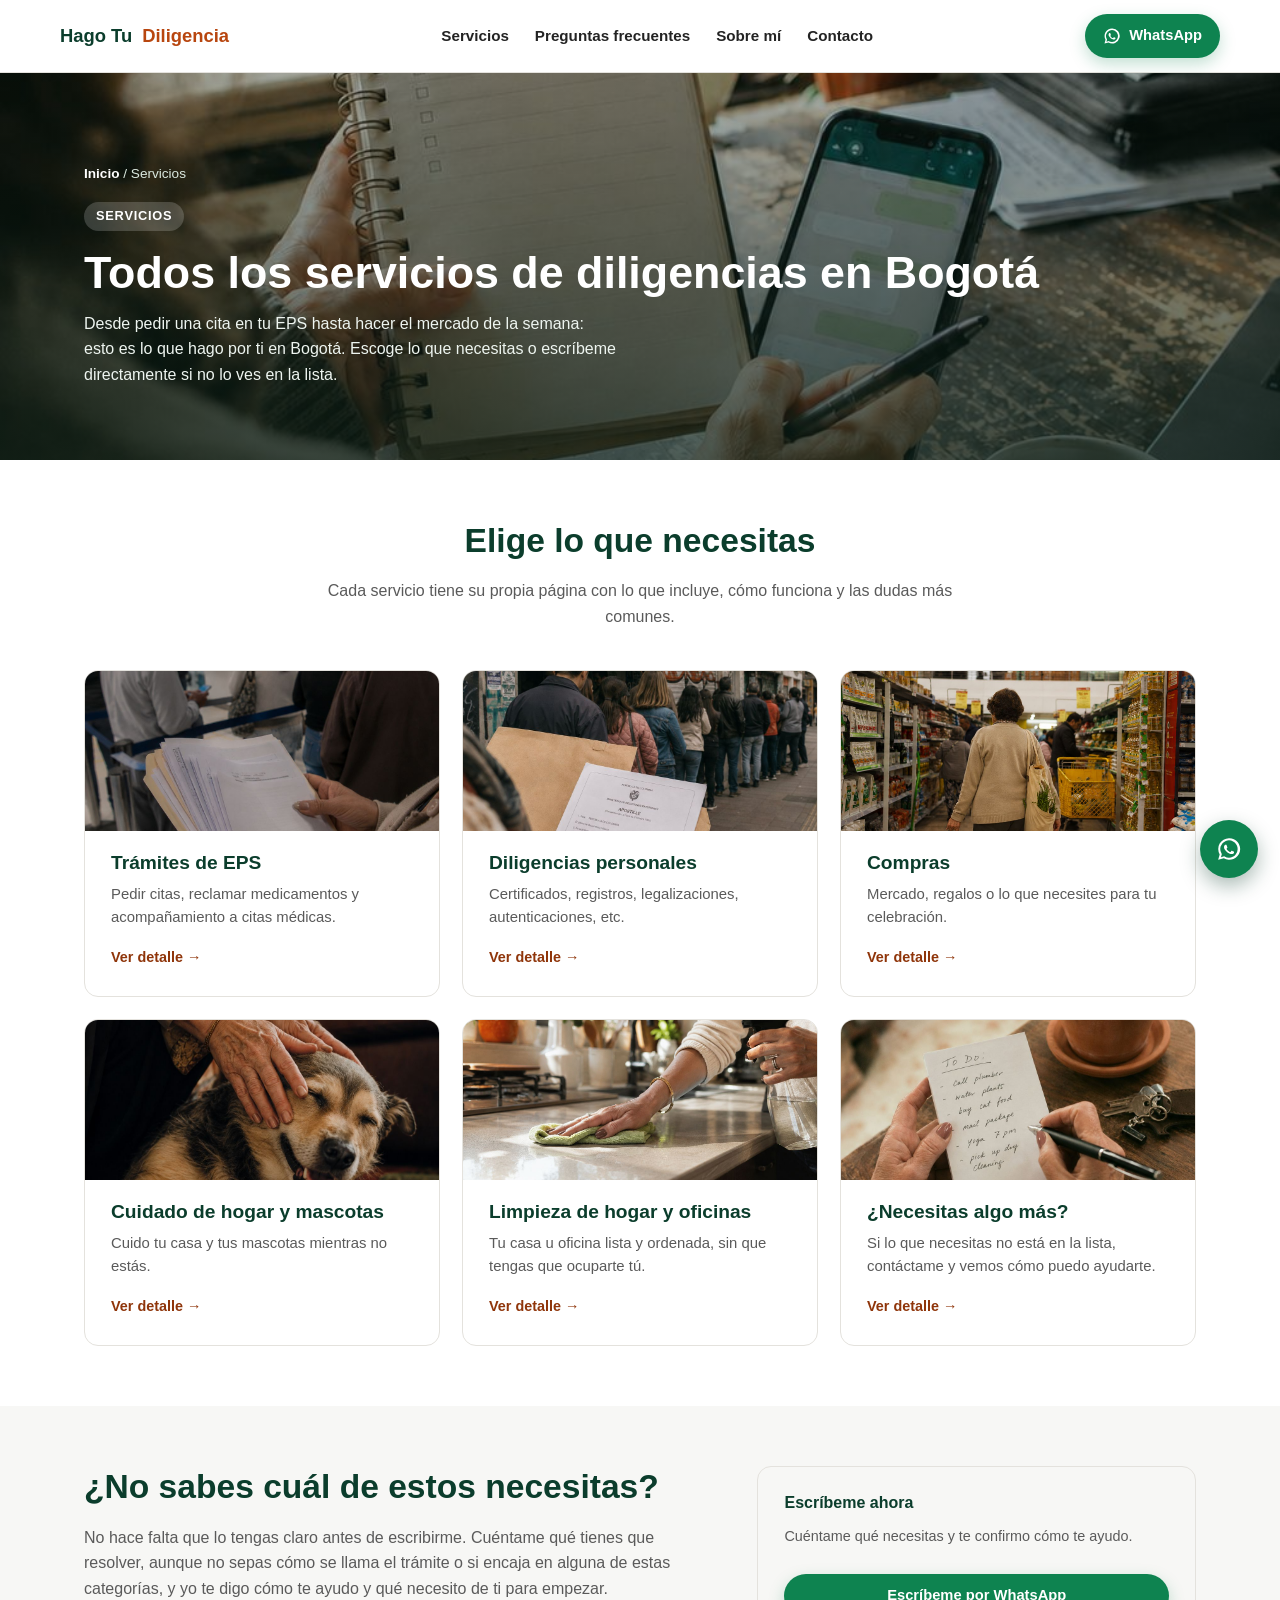
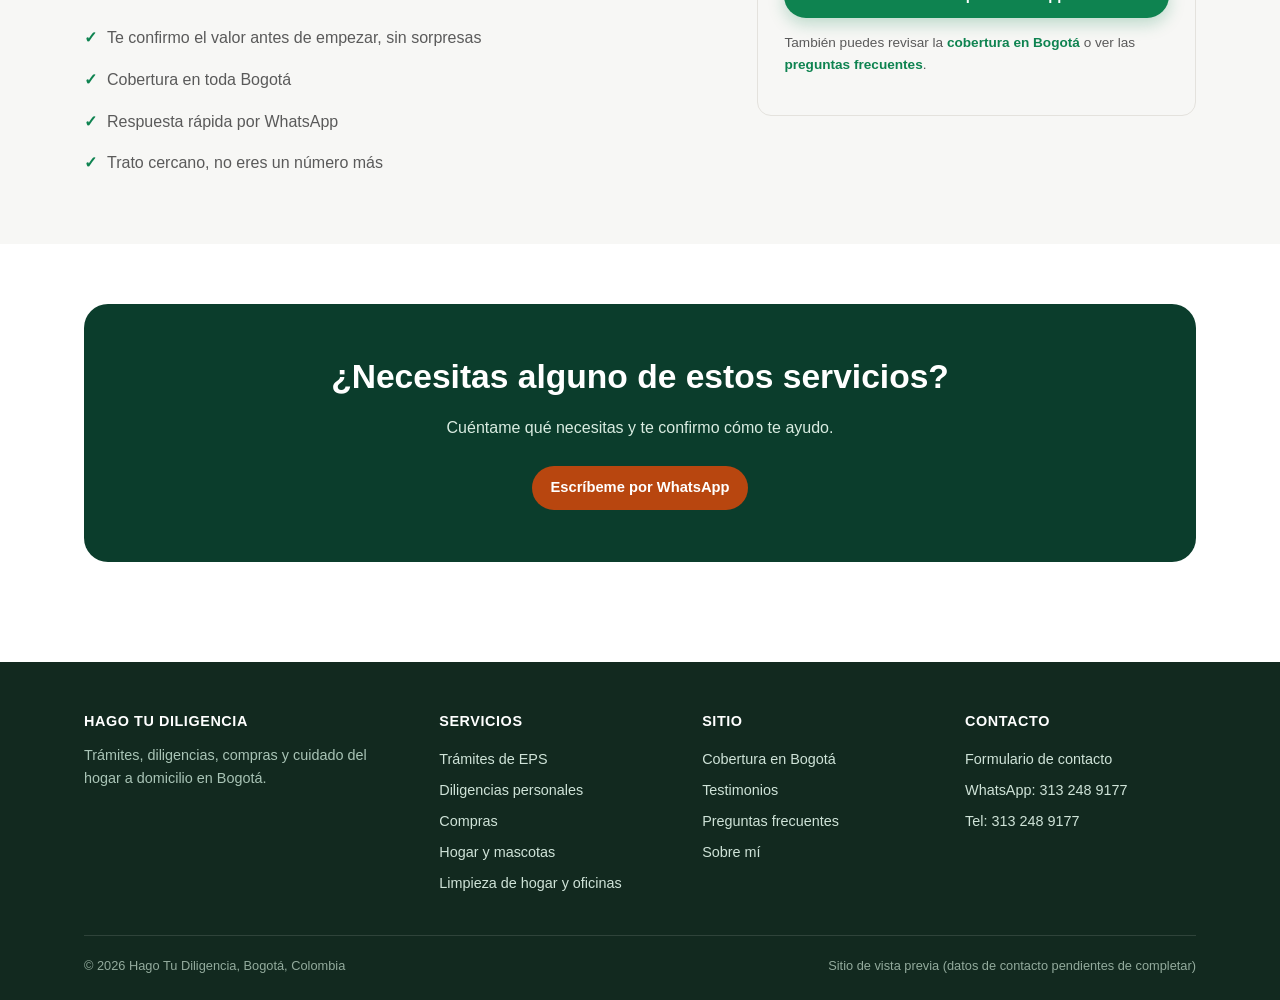
==== servicios/index.html @ 67eeb302 "Quita Inicio del menú, crea /servicios/ como hub, y mejora contacto - Nav: se quita 'Inicio' (el log" ====
<!DOCTYPE html>
<html lang="es-CO">
<head>
<meta charset="UTF-8">
<meta name="viewport" content="width=device-width, initial-scale=1.0">
<title>Servicios de Diligencias en Bogotá | Hago Tu Diligencia</title>
<meta name="description" content="Trámites EPS, diligencias personales, compras, cuidado del hogar y mascotas, limpieza de hogar y oficinas, y lo que necesites. Todos mis servicios en Bogotá, explicados y listos para pedir por WhatsApp.">
<link rel="stylesheet" href="../assets/css/style.css">
<link rel="icon" href="../assets/img/favicon.svg" type="image/svg+xml">
<script type="application/ld+json">
{
  "@context": "https://schema.org",
  "@type": "BreadcrumbList",
  "itemListElement": [{"@type":"ListItem","position":1,"name":"Inicio","item":"https://hago-tu-diligencia.vercel.app/"},{"@type":"ListItem","position":2,"name":"Servicios","item":"https://hago-tu-diligencia.vercel.app/servicios/index.html"}]
}
</script>
</head>
<body>

<header class="site">
  <div class="wrap nav-bar">
    <a href="../index.html" class="logo">Hago Tu<span class="dot">Diligencia</span></a>
    <nav class="menu">
      <ul>
        <li class="has-sub">
          <a href="index.html">Servicios</a>
          <ul class="sub">
            <li><a href="index.html">Todos los servicios</a></li>
            <li><a href="tramites-eps.html">Trámites de EPS</a></li>
            <li><a href="diligencias-personales.html">Diligencias personales</a></li>
            <li><a href="compras.html">Compras</a></li>
            <li><a href="cuidado-hogar-mascotas.html">Cuidado hogar y mascotas</a></li>
            <li><a href="limpieza-hogar.html">Limpieza de hogar y oficinas</a></li>
            <li><a href="a-medida.html">A la medida</a></li>
          </ul>
        </li>
        <li><a href="../faq.html">Preguntas frecuentes</a></li>
        <li><a href="../sobre-mi.html">Sobre mí</a></li>
        <li><a href="../contacto.html">Contacto</a></li>
      </ul>
    </nav>
    <div class="nav-right">
      <a href="https://wa.me/573132489177?text=Hola%2C%20quiero%20saber%20m%C3%A1s%20sobre%20tus%20servicios" class="btn-wsp">
        <svg width="18" height="18" viewBox="0 0 24 24" fill="currentColor"><path d="M12 2a10 10 0 0 0-8.6 15L2 22l5.2-1.4A10 10 0 1 0 12 2zm0 18a8 8 0 0 1-4.1-1.1l-.3-.2-3 .8.8-2.9-.2-.3A8 8 0 1 1 12 20zm4.4-5.6c-.2-.1-1.4-.7-1.6-.8-.2-.1-.4-.1-.5.1-.2.2-.6.8-.8 1-.1.2-.3.2-.5.1-.2-.1-1-.4-1.9-1.2-.7-.6-1.2-1.4-1.3-1.6-.1-.2 0-.4.1-.5l.4-.4c.1-.1.2-.3.2-.4.1-.1 0-.3 0-.4-.1-.1-.5-1.3-.7-1.8-.2-.5-.4-.4-.5-.4h-.5c-.2 0-.4.1-.6.3-.2.2-.8.8-.8 1.9 0 1.1.8 2.2.9 2.4.1.2 1.6 2.5 3.9 3.4.5.2 1 .4 1.3.5.5.2 1 .1 1.4.1.4-.1 1.4-.6 1.6-1.1.2-.5.2-1 .1-1.1-.1-.1-.2-.1-.4-.2z"/></svg>
        WhatsApp
      </a>
    </div>
    <button class="burger" aria-label="Menú">☰</button>
  </div>
</header>

<section class="page-hero has-photo" style="background-image:url('../assets/img/hero-home.jpg');">
  <div class="wrap">
    <div class="breadcrumb"><a href="../index.html">Inicio</a> / Servicios</div>
    <span class="eyebrow">Servicios</span>
    <h1>Todos los servicios de diligencias en Bogotá</h1>
    <p>Desde pedir una cita en tu EPS hasta hacer el mercado de la semana: esto es lo que hago por ti en Bogotá. Escoge lo que necesitas o escríbeme directamente si no lo ves en la lista.</p>
  </div>
</section>

<section>
  <div class="wrap">
    <div class="section-head">
      <h2>Elige lo que necesitas</h2>
      <p>Cada servicio tiene su propia página con lo que incluye, cómo funciona y las dudas más comunes.</p>
    </div>
    <div class="grid-servicios">

      <div class="card-servicio">
        <img class="card-img" src="../assets/img/servicio-eps.jpg" alt="Trámites de EPS" width="400" height="160">
        <div class="card-body">
          <h3>Trámites de EPS</h3>
          <p>Pedir citas, reclamar medicamentos y acompañamiento a citas médicas.</p>
          <a href="tramites-eps.html" class="link">Ver detalle →</a>
        </div>
      </div>

      <div class="card-servicio">
        <img class="card-img" src="../assets/img/servicio-diligencias.jpg" alt="Diligencias personales" width="400" height="160">
        <div class="card-body">
          <h3>Diligencias personales</h3>
          <p>Certificados, registros, legalizaciones, autenticaciones, etc.</p>
          <a href="diligencias-personales.html" class="link">Ver detalle →</a>
        </div>
      </div>

      <div class="card-servicio">
        <img class="card-img" src="../assets/img/servicio-compras.jpg" alt="Compras" width="400" height="160">
        <div class="card-body">
          <h3>Compras</h3>
          <p>Mercado, regalos o lo que necesites para tu celebración.</p>
          <a href="compras.html" class="link">Ver detalle →</a>
        </div>
      </div>

      <div class="card-servicio">
        <img class="card-img" src="../assets/img/servicio-mascotas.jpg" alt="Cuidado de hogar y mascotas" width="400" height="160">
        <div class="card-body">
          <h3>Cuidado de hogar y mascotas</h3>
          <p>Cuido tu casa y tus mascotas mientras no estás.</p>
          <a href="cuidado-hogar-mascotas.html" class="link">Ver detalle →</a>
        </div>
      </div>

      <div class="card-servicio">
        <img class="card-img" src="../assets/img/servicio-limpieza.jpg" alt="Limpieza de hogar y oficinas" width="400" height="160">
        <div class="card-body">
          <h3>Limpieza de hogar y oficinas</h3>
          <p>Tu casa u oficina lista y ordenada, sin que tengas que ocuparte tú.</p>
          <a href="limpieza-hogar.html" class="link">Ver detalle →</a>
        </div>
      </div>

      <div class="card-servicio">
        <img class="card-img" src="../assets/img/servicio-a-medida.jpg" alt="¿Necesitas algo más?" width="400" height="160">
        <div class="card-body">
          <h3>¿Necesitas algo más?</h3>
          <p>Si lo que necesitas no está en la lista, contáctame y vemos cómo puedo ayudarte.</p>
          <a href="a-medida.html" class="link">Ver detalle →</a>
        </div>
      </div>

    </div>
  </div>
</section>

<section class="alt">
  <div class="wrap two-col">
    <div>
      <h2>¿No sabes cuál de estos necesitas?</h2>
      <p>No hace falta que lo tengas claro antes de escribirme. Cuéntame qué tienes que resolver, aunque no sepas cómo se llama el trámite o si encaja en alguna de estas categorías, y yo te digo cómo te ayudo y qué necesito de ti para empezar.</p>
      <ul class="lista-check">
        <li>Te confirmo el valor antes de empezar, sin sorpresas</li>
        <li>Cobertura en toda Bogotá</li>
        <li>Respuesta rápida por WhatsApp</li>
        <li>Trato cercano, no eres un número más</li>
      </ul>
    </div>
    <div class="box-lateral">
      <h4>Escríbeme ahora</h4>
      <p style="font-size:.9rem;color:var(--texto-suave);">Cuéntame qué necesitas y te confirmo cómo te ayudo.</p>
      <a href="https://wa.me/573132489177?text=Hola%2C%20quiero%20saber%20m%C3%A1s%20sobre%20tus%20servicios" class="btn-wsp" style="width:100%;justify-content:center;margin-top:12px;">Escríbeme por WhatsApp</a>
      <p style="margin-top:14px;font-size:.85rem;">También puedes revisar la <a href="../zonas/bogota.html" style="color:var(--verde);font-weight:700;">cobertura en Bogotá</a> o ver las <a href="../faq.html" style="color:var(--verde);font-weight:700;">preguntas frecuentes</a>.</p>
    </div>
  </div>
</section>

<section>
  <div class="wrap">
    <div class="cta-final">
      <h2>¿Necesitas alguno de estos servicios?</h2>
      <p>Cuéntame qué necesitas y te confirmo cómo te ayudo.</p>
      <a href="https://wa.me/573132489177?text=Hola%2C%20quiero%20saber%20m%C3%A1s%20sobre%20tus%20servicios" class="btn-wsp">Escríbeme por WhatsApp</a>
    </div>
  </div>
</section>

<footer class="site">
  <div class="wrap">
    <div class="footer-grid">
      <div>
        <h4 style="color:#fff;">Hago Tu Diligencia</h4>
        <p style="color:#a9c4b6;font-size:.9rem;">Trámites, diligencias, compras y cuidado del hogar a domicilio en Bogotá.</p>
      </div>
      <div>
        <h4>Servicios</h4>
        <a href="tramites-eps.html">Trámites de EPS</a>
        <a href="diligencias-personales.html">Diligencias personales</a>
        <a href="compras.html">Compras</a>
        <a href="cuidado-hogar-mascotas.html">Hogar y mascotas</a>
        <a href="limpieza-hogar.html">Limpieza de hogar y oficinas</a>
      </div>
      <div>
        <h4>Sitio</h4>
        <a href="../zonas/bogota.html">Cobertura en Bogotá</a>
        <a href="../testimonios.html">Testimonios</a>
        <a href="../faq.html">Preguntas frecuentes</a>
        <a href="../sobre-mi.html">Sobre mí</a>
      </div>
      <div>
        <h4>Contacto</h4>
        <a href="../contacto.html">Formulario de contacto</a>
        <a href="https://wa.me/573132489177">WhatsApp: 313 248 9177</a>
        <a href="tel:+573132489177">Tel: 313 248 9177</a>
      </div>
    </div>
    <div class="footer-bottom">
      <span>© 2026 Hago Tu Diligencia, Bogotá, Colombia</span>
      <span>Sitio de vista previa (datos de contacto pendientes de completar)</span>
    </div>
  </div>
</footer>

<a href="https://wa.me/573132489177?text=Hola%2C%20quiero%20saber%20m%C3%A1s%20sobre%20tus%20servicios" class="wsp-float" aria-label="WhatsApp">
  <svg width="26" height="26" viewBox="0 0 24 24" fill="currentColor"><path d="M12 2a10 10 0 0 0-8.6 15L2 22l5.2-1.4A10 10 0 1 0 12 2zm0 18a8 8 0 0 1-4.1-1.1l-.3-.2-3 .8.8-2.9-.2-.3A8 8 0 1 1 12 20zm4.4-5.6c-.2-.1-1.4-.7-1.6-.8-.2-.1-.4-.1-.5.1-.2.2-.6.8-.8 1-.1.2-.3.2-.5.1-.2-.1-1-.4-1.9-1.2-.7-.6-1.2-1.4-1.3-1.6-.1-.2 0-.4.1-.5l.4-.4c.1-.1.2-.3.2-.4.1-.1 0-.3 0-.4-.1-.1-.5-1.3-.7-1.8-.2-.5-.4-.4-.5-.4h-.5c-.2 0-.4.1-.6.3-.2.2-.8.8-.8 1.9 0 1.1.8 2.2.9 2.4.1.2 1.6 2.5 3.9 3.4.5.2 1 .4 1.3.5.5.2 1 .1 1.4.1.4-.1 1.4-.6 1.6-1.1.2-.5.2-1 .1-1.1-.1-.1-.2-.1-.4-.2z"/></svg>
</a>

<script src="../assets/js/main.js"></script>
</body>
</html>
---- assets/css/style.css ----
/* Hago Tu Diligencia — estilos base */

:root{
  --verde-oscuro:#0b3d2c;
  --verde:#0e8350;
  --verde-claro:#e6f4ec;
  --naranja:#b8460f;
  --naranja-oscuro:#8f350a;
  --texto:#232323;
  --texto-suave:#5a5a5a;
  --fondo:#ffffff;
  --fondo-alt:#f7f7f5;
  --borde:#e4e2dd;
  --sombra:0 4px 18px rgba(11,61,44,0.08);
  --radio:14px;
  --max:1160px;
}

*{box-sizing:border-box;}
html{scroll-behavior:smooth;}
body{
  margin:0;
  font-family:"Segoe UI",-apple-system,BlinkMacSystemFont,Roboto,Helvetica,Arial,sans-serif;
  color:var(--texto);
  background:var(--fondo);
  line-height:1.6;
}
img{max-width:100%;display:block;}
a{color:inherit;text-decoration:none;}
ul{list-style:none;margin:0;padding:0;}
.wrap{max-width:var(--max);margin:0 auto;padding:0 24px;}
.small-wrap{max-width:820px;margin:0 auto;padding:0 24px;}

h1,h2,h3,h4{line-height:1.25;margin:0 0 .5em;}
h1{font-size:clamp(2rem,4vw,2.8rem);}
h2{font-size:clamp(1.5rem,3vw,2.1rem);color:var(--verde-oscuro);}
h3{font-size:1.2rem;color:var(--verde-oscuro);}
p{margin:0 0 1em;color:var(--texto-suave);}

.eyebrow{
  display:inline-block;
  font-size:.8rem;
  font-weight:700;
  letter-spacing:.06em;
  text-transform:uppercase;
  color:var(--naranja-oscuro);
  background:#fdece0;
  padding:4px 12px;
  border-radius:999px;
  margin-bottom:14px;
}

/* Header */
header.site{
  position:sticky;top:0;z-index:50;
  background:rgba(255,255,255,.96);
  backdrop-filter:blur(6px);
  border-bottom:1px solid var(--borde);
}
.nav-bar{
  display:flex;align-items:center;justify-content:space-between;
  padding:14px 0;
}
.logo{
  display:flex;align-items:center;gap:10px;
  font-weight:800;font-size:1.15rem;color:var(--verde-oscuro);
}
.logo .dot{color:var(--naranja);}
.nav-right{display:flex;gap:10px;}
nav.menu > ul{display:flex;gap:26px;align-items:center;}
nav.menu a{font-weight:600;font-size:.95rem;color:var(--texto);}
nav.menu a:hover{color:var(--verde);}
.has-sub{position:relative;}
.sub{
  position:absolute;top:100%;left:0;background:#fff;
  border:1px solid var(--borde);border-radius:10px;box-shadow:var(--sombra);
  min-width:230px;padding:8px;display:none;
}
.has-sub:hover .sub{display:block;}
.sub li a{display:block;padding:8px 10px;border-radius:8px;font-weight:500;}
.sub li a:hover{background:var(--verde-claro);}

.btn-wsp{
  display:inline-flex;align-items:center;gap:8px;
  background:var(--verde);color:#fff !important;
  padding:10px 18px;border-radius:999px;font-weight:700;font-size:.92rem;
  box-shadow:0 6px 16px rgba(14,131,80,.25);
  transition:background .15s ease, transform .1s ease;
}
.btn-wsp:hover{background:var(--verde-oscuro);}
.btn-wsp:active{transform:scale(0.97);}
.btn-ghost{
  display:inline-flex;align-items:center;gap:8px;
  border:1.5px solid var(--verde);color:var(--verde-oscuro) !important;
  padding:9px 17px;border-radius:999px;font-weight:700;font-size:.92rem;
  transition:background .15s ease, transform .1s ease;
}
.btn-ghost:hover{background:var(--verde-claro);}
.btn-ghost:active{transform:scale(0.97);}

/* Foco visible para navegación por teclado (no interfiere con clics de mouse) */
a:focus-visible, button:focus-visible, summary:focus-visible{
  outline:2px solid var(--naranja);
  outline-offset:2px;
  border-radius:4px;
}

.burger{display:none;background:none;border:none;font-size:1.6rem;cursor:pointer;color:var(--verde-oscuro);}

/* Hero */
.hero{
  background:linear-gradient(180deg,var(--verde-claro) 0%, #ffffff 100%);
  padding:64px 0 56px;
}
.hero-grid{display:grid;grid-template-columns:1.1fr .9fr;gap:48px;align-items:center;}
.hero h1{color:var(--verde-oscuro);}
.hero .lead{font-size:1.15rem;color:var(--texto-suave);max-width:46ch;}
.hero-ctas{display:flex;gap:14px;margin-top:26px;flex-wrap:wrap;}
.trust-row{display:flex;gap:22px;margin-top:30px;flex-wrap:wrap;}
.trust-row .item{font-size:.85rem;color:var(--texto-suave);font-weight:600;display:flex;gap:8px;align-items:center;}
.trust-row svg{flex:none;color:var(--verde);}

.hero-photo{
  border-radius:20px;overflow:hidden;box-shadow:var(--sombra);
  aspect-ratio:4/5;
}
.hero-photo img{width:100%;height:100%;object-fit:cover;display:block;}

.hero-art{
  background:#fff;border:1px solid var(--borde);border-radius:20px;padding:26px;
  box-shadow:var(--sombra);
}

.service-photo{
  border-radius:20px;overflow:hidden;box-shadow:var(--sombra);margin-top:28px;
  max-height:420px;
}
.service-photo img{width:100%;height:100%;object-fit:cover;display:block;max-height:420px;}
.hero-art .row{display:flex;gap:14px;align-items:flex-start;padding:12px 0;border-bottom:1px dashed var(--borde);}
.hero-art .row:last-child{border-bottom:none;}
.hero-art .ic{
  width:40px;height:40px;border-radius:10px;background:var(--verde-claro);
  display:flex;align-items:center;justify-content:center;color:var(--verde-oscuro);flex:none;
}
.hero-art strong{display:block;font-size:.95rem;}
.hero-art span{font-size:.83rem;color:var(--texto-suave);}

/* Sections */
section{padding:60px 0;}
.section-head{max-width:640px;margin:0 auto 40px;text-align:center;}
.section-head p{margin:0 auto;}
.alt{background:var(--fondo-alt);}

/* Service cards */
.grid-servicios{display:grid;grid-template-columns:repeat(3,1fr);gap:22px;}
.card-servicio{
  background:#fff;border:1px solid var(--borde);border-radius:var(--radio);
  overflow:hidden;transition:transform .15s ease, box-shadow .15s ease;
}
.card-servicio:hover{transform:translateY(-4px);box-shadow:var(--sombra);}
.card-servicio .card-img{width:100%;height:160px;object-fit:cover;display:block;}
.card-servicio .card-body{padding:20px 26px 26px;}
.card-servicio .ic{
  width:52px;height:52px;border-radius:12px;background:var(--verde-claro);
  display:flex;align-items:center;justify-content:center;color:var(--verde-oscuro);margin-bottom:16px;
}
.card-servicio h3{margin-bottom:8px;}
.card-servicio p{font-size:.93rem;margin-bottom:14px;}
.card-servicio .link{font-weight:700;color:var(--naranja-oscuro);font-size:.9rem;}
.card-servicio .link:hover{text-decoration:underline;}

/* Steps */
.steps{display:grid;grid-template-columns:repeat(4,1fr);gap:22px;counter-reset:step;}
.step{position:relative;padding-top:8px;}
.step .num{
  width:38px;height:38px;border-radius:50%;background:var(--naranja);color:#fff;
  display:flex;align-items:center;justify-content:center;font-weight:800;margin-bottom:14px;
}

/* Coverage */
.zonas-list{display:flex;flex-wrap:wrap;gap:10px;margin-top:18px;}
.zonas-list span{
  background:var(--fondo-alt);border:1px solid var(--borde);border-radius:999px;
  padding:7px 14px;font-size:.86rem;font-weight:600;color:var(--texto-suave);
}

/* Pricing */
.precio-nota{
  background:#fff;border:1px solid var(--borde);border-radius:var(--radio);
  padding:22px 24px;margin-top:24px;font-size:.98rem;color:var(--texto-suave);
  text-align:center;max-width:620px;margin-left:auto;margin-right:auto;
}
.precio-nota strong{color:var(--naranja-oscuro);}

/* Formulario de contacto */
.contact-form{display:flex;flex-direction:column;gap:18px;max-width:560px;margin:0 auto;}
.contact-form .form-row{display:flex;flex-direction:column;gap:6px;}
.contact-form label{font-weight:700;font-size:.9rem;color:var(--verde-oscuro);}
.contact-form input,
.contact-form select,
.contact-form textarea{
  border:1px solid var(--borde);border-radius:10px;padding:12px 14px;
  font-size:.95rem;font-family:inherit;color:var(--texto);background:#fff;
}
.contact-form textarea{resize:vertical;min-height:100px;}
.contact-form input:focus,
.contact-form select:focus,
.contact-form textarea:focus{
  outline:2px solid var(--verde);outline-offset:1px;border-color:var(--verde);
}

/* Testimonios */
.grid-testimonios{display:grid;grid-template-columns:repeat(3,1fr);gap:22px;}
.testimonio{
  background:#fff;border:1px solid var(--borde);border-radius:var(--radio);padding:24px;
}
.testimonio .estrellas{color:var(--naranja);margin-bottom:10px;font-size:.95rem;}
.testimonio .autor{margin-top:14px;font-weight:700;font-size:.9rem;color:var(--verde-oscuro);}
.testimonio .autor span{display:block;font-weight:500;color:var(--texto-suave);font-size:.82rem;}

/* FAQ */
.faq-item{border-bottom:1px solid var(--borde);padding:18px 0;}
.faq-item summary{cursor:pointer;font-weight:700;font-size:1.02rem;color:var(--verde-oscuro);list-style:none;display:flex;justify-content:space-between;align-items:center;gap:12px;}
.faq-item summary::-webkit-details-marker{display:none;}
.faq-item summary:after{content:"+";font-size:1.4rem;color:var(--naranja);}
.faq-item[open] summary:after{content:"–";}
.faq-item p{margin-top:12px;}

/* CTA final */
.cta-final{
  background:var(--verde-oscuro);color:#fff;border-radius:24px;padding:52px;
  text-align:center;
}
.cta-final h2{color:#fff;}
.cta-final p{color:#d9ece1;max-width:52ch;margin:0 auto 26px;}
.cta-final .btn-wsp{background:var(--naranja);box-shadow:none;}
.cta-final .btn-wsp:hover{background:var(--naranja-oscuro);}

/* Footer */
footer.site{background:#12291f;color:#cfe3d8;padding:50px 0 24px;margin-top:40px;}
.footer-grid{display:grid;grid-template-columns:1.4fr 1fr 1fr 1fr;gap:32px;margin-bottom:36px;}
.footer-grid h4{color:#fff;font-size:.9rem;text-transform:uppercase;letter-spacing:.04em;margin-bottom:14px;}
.footer-grid a{color:#cfe3d8;font-size:.9rem;display:block;padding:4px 0;}
.footer-grid a:hover{color:#fff;}
.footer-bottom{border-top:1px solid rgba(255,255,255,.12);padding-top:20px;font-size:.8rem;color:#93ab9d;display:flex;justify-content:space-between;flex-wrap:wrap;gap:10px;}

/* WhatsApp flotante */
.wsp-float{
  position:fixed;bottom:22px;right:22px;z-index:60;
  background:var(--verde);color:#fff;width:58px;height:58px;border-radius:50%;
  display:flex;align-items:center;justify-content:center;box-shadow:0 8px 20px rgba(11,61,44,.35);
}
.wsp-float:hover{background:var(--verde-oscuro);}

/* Breadcrumb */
.breadcrumb{font-size:.85rem;color:var(--texto-suave);margin-bottom:18px;}
.breadcrumb a{color:var(--verde);font-weight:600;}
.breadcrumb a:hover{text-decoration:underline;}

/* Page hero (servicio/zona) */
.page-hero{background:var(--verde-claro);padding:44px 0;}
.page-hero h1{color:var(--verde-oscuro);margin-bottom:10px;}
.page-hero p{max-width:60ch;}

.page-hero.has-photo{
  position:relative;background-size:cover;background-position:center;
  padding:90px 0 56px;
}
.page-hero.has-photo::before{
  content:"";position:absolute;inset:0;
  background:linear-gradient(180deg, rgba(10,30,22,.35) 0%, rgba(10,30,22,.72) 100%);
}
.page-hero.has-photo .wrap{position:relative;z-index:1;}
.page-hero.has-photo h1{color:#fff;}
.page-hero.has-photo p{color:#eef5f0;}
.page-hero.has-photo .breadcrumb{color:#dbe9e0;}
.page-hero.has-photo .breadcrumb a{color:#fff;}
.page-hero.has-photo .eyebrow{background:rgba(255,255,255,.18);color:#fff;}

.two-col{display:grid;grid-template-columns:1.3fr .9fr;gap:40px;align-items:start;}
.box-lateral{
  background:var(--fondo-alt);border:1px solid var(--borde);border-radius:var(--radio);padding:26px;
}
.box-lateral h4{color:var(--verde-oscuro);margin-bottom:12px;}
.box-lateral ul li{padding:6px 0;font-size:.92rem;color:var(--texto-suave);display:flex;gap:8px;}
.box-lateral ul li:before{content:"✓";color:var(--verde);font-weight:800;}

.lista-check li{padding:8px 0;display:flex;gap:10px;color:var(--texto-suave);}
.lista-check li:before{content:"✓";color:var(--verde);font-weight:800;flex:none;}

/* Responsive */
@media (max-width:900px){
  .hero-grid{grid-template-columns:1fr;}
  .grid-servicios{grid-template-columns:repeat(2,1fr);}
  .grid-testimonios{grid-template-columns:1fr;}
  .steps{grid-template-columns:repeat(2,1fr);}
  .footer-grid{grid-template-columns:1fr 1fr;}
  .two-col{grid-template-columns:1fr;}

  nav.menu{position:fixed;top:64px;left:0;right:0;bottom:0;background:#fff;padding:24px;
    transform:translateX(100%);transition:transform .2s ease;overflow-y:auto;z-index:49;}
  nav.menu.open{transform:translateX(0);}
  nav.menu > ul{flex-direction:column;align-items:flex-start;gap:4px;}
  .has-sub .sub{position:static;box-shadow:none;border:none;display:none;padding-left:12px;}
  .has-sub.open .sub{display:block;}
  .burger{display:block;}
  .nav-right{display:none;}
}
@media (max-width:640px){
  .grid-servicios{grid-template-columns:1fr;}
  .steps{grid-template-columns:1fr;}
  .footer-grid{grid-template-columns:1fr;}
  .cta-final{padding:34px 22px;}
}
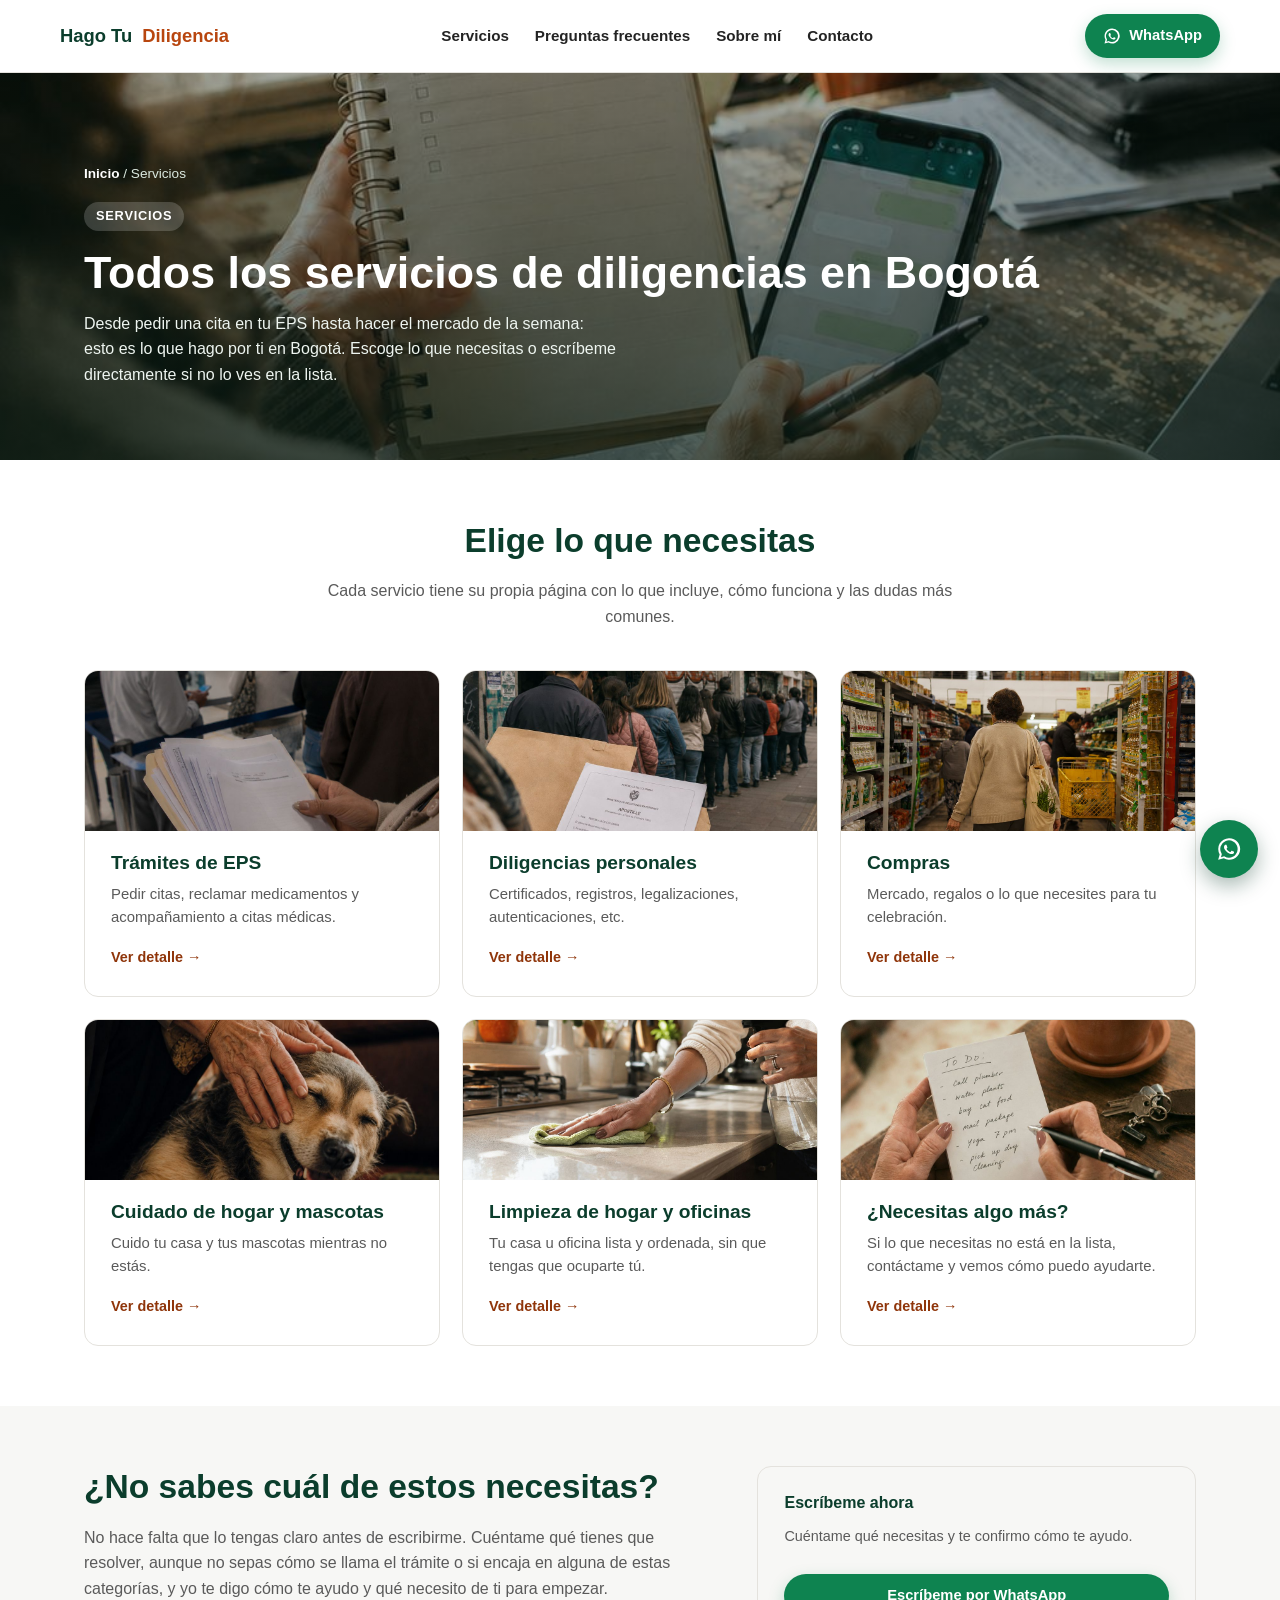
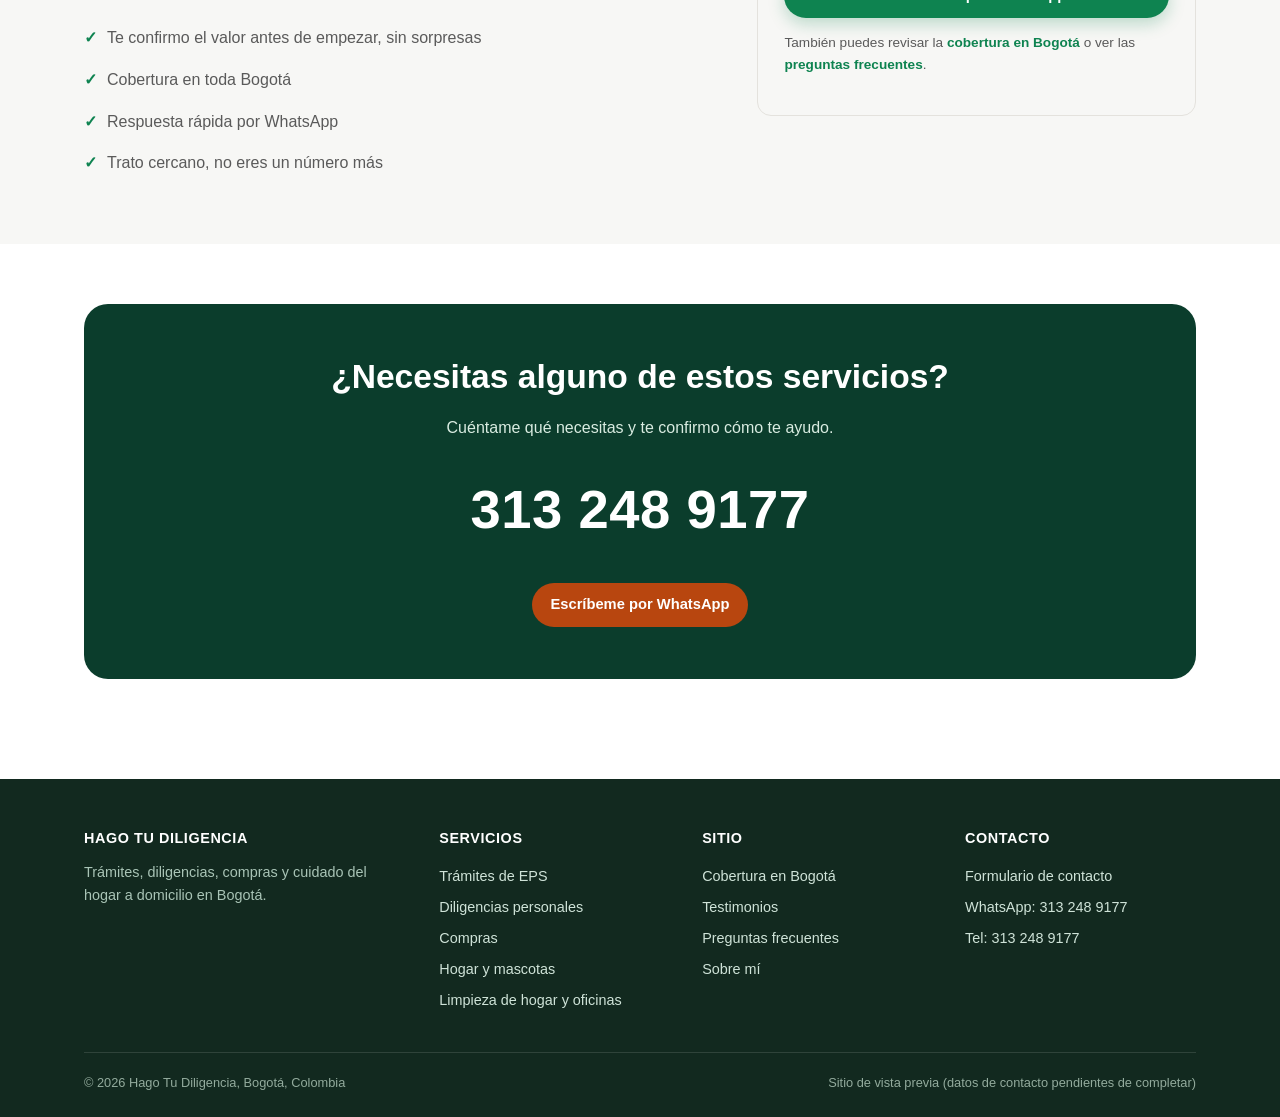
==== commit 7dd4a710: "Extiende el mapa a servicios y agrega teléfono grande al CTA final - El mapa integrado de "Cómo func" ====
--- a/servicios/index.html
+++ b/servicios/index.html
@@ -150,6 +150,7 @@
     <div class="cta-final">
       <h2>¿Necesitas alguno de estos servicios?</h2>
       <p>Cuéntame qué necesitas y te confirmo cómo te ayudo.</p>
+      <a href="tel:+573132489177" class="cta-phone">313 248 9177</a>
       <a href="https://wa.me/573132489177?text=Hola%2C%20quiero%20saber%20m%C3%A1s%20sobre%20tus%20servicios" class="btn-wsp">Escríbeme por WhatsApp</a>
     </div>
   </div>
--- a/assets/css/style.css
+++ b/assets/css/style.css
@@ -116,9 +116,13 @@
 .hero h1{color:var(--verde-oscuro);}
 .hero .lead{font-size:1.15rem;color:var(--texto-suave);max-width:46ch;}
 .hero-ctas{display:flex;gap:14px;margin-top:26px;flex-wrap:wrap;}
-.trust-row{display:flex;gap:22px;margin-top:30px;flex-wrap:wrap;}
-.trust-row .item{font-size:.85rem;color:var(--texto-suave);font-weight:600;display:flex;gap:8px;align-items:center;}
-.trust-row svg{flex:none;color:var(--verde);}
+.trust-row{display:flex;gap:24px;margin-top:30px;flex-wrap:wrap;}
+.trust-row .item{font-size:.9rem;color:var(--texto-suave);font-weight:600;display:flex;gap:12px;align-items:center;max-width:170px;}
+.trust-row .ic-chip{
+  flex:none;width:40px;height:40px;border-radius:11px;background:var(--verde-claro);
+  display:flex;align-items:center;justify-content:center;color:var(--verde-oscuro);
+}
+.trust-row .ic-chip svg{width:22px;height:22px;}
 
 .hero-photo{
   border-radius:20px;overflow:hidden;box-shadow:var(--sombra);
@@ -169,6 +173,63 @@
 .card-servicio .link{font-weight:700;color:var(--naranja-oscuro);font-size:.9rem;}
 .card-servicio .link:hover{text-decoration:underline;}
 
+/* Mapa del "Cómo funciona", integrado con el texto de cada paso (firma de marca: "camino Bogotá por ti") */
+.how-block{
+  background:#fff;border:1px solid var(--borde);border-radius:22px;
+  padding:28px 28px 6px;box-shadow:var(--sombra);
+}
+.route-map{
+  position:relative;max-width:640px;aspect-ratio:640/190;margin:0 auto;
+  border-radius:16px;overflow:hidden;background:var(--verde-claro);
+}
+.route-map-bg{position:absolute;inset:0;width:100%;height:100%;display:block;}
+.route-stop{position:absolute;transform:translate(-50%,-100%);z-index:2;}
+.route-pin{
+  width:30px;height:30px;border-radius:50% 50% 50% 0;background:var(--naranja);
+  transform:rotate(-45deg);display:flex;align-items:center;justify-content:center;
+  box-shadow:0 3px 8px rgba(11,61,44,.25);
+}
+.route-pin span{transform:rotate(45deg);color:#fff;font-weight:800;font-size:.82rem;}
+.route-stop-end .route-pin{background:var(--verde-oscuro);}
+.route-delivery{
+  position:absolute;bottom:calc(100% + 6px);left:50%;
+  transform:translate(-50%,6px) scale(.9);opacity:0;
+  animation:route-delivery 12s ease-in-out infinite;z-index:3;
+}
+.route-walker{
+  position:absolute;left:12.5%;top:76.3%;transform:translate(-50%,-100%);
+  animation:route-walk 12s ease-in-out infinite;z-index:2;
+}
+.walk-legs-a{animation:walk-toggle .55s steps(1,end) infinite;}
+.walk-legs-b{animation:walk-toggle .55s steps(1,end) infinite reverse;}
+.walk-arm-a{animation:walk-toggle .55s steps(1,end) infinite reverse;}
+.walk-arm-b{animation:walk-toggle .55s steps(1,end) infinite;}
+@keyframes walk-toggle{0%,49%{opacity:1;}50%,100%{opacity:0;}}
+@keyframes route-walk{
+  0%,6%{left:12.5%;top:76.3%;opacity:1;}
+  22%,28%{left:37.5%;top:31.6%;opacity:1;}
+  44%,50%{left:62.5%;top:78.9%;opacity:1;}
+  66%,92%{left:87.5%;top:28.9%;opacity:1;}
+  94%{left:87.5%;top:28.9%;opacity:0;}
+  96%{left:12.5%;top:76.3%;opacity:0;}
+  100%{left:12.5%;top:76.3%;opacity:1;}
+}
+@keyframes route-delivery{
+  0%,64%{opacity:0;transform:translate(-50%,6px) scale(.9);}
+  70%,88%{opacity:1;transform:translate(-50%,0) scale(1);}
+  94%,100%{opacity:0;transform:translate(-50%,6px) scale(.9);}
+}
+@media (prefers-reduced-motion: reduce){
+  .route-walker{animation:none;left:87.5%;top:28.9%;opacity:1;}
+  .route-delivery{animation:none;opacity:1;transform:translate(-50%,0) scale(1);}
+  .walk-legs-a,.walk-legs-b,.walk-arm-a,.walk-arm-b{animation:none;opacity:1;}
+}
+@media (max-width:640px){
+  .route-map{max-width:340px;}
+  .route-pin{width:25px;height:25px;}
+  .route-pin span{font-size:.7rem;}
+}
+
 /* Steps */
 .steps{display:grid;grid-template-columns:repeat(4,1fr);gap:22px;counter-reset:step;}
 .step{position:relative;padding-top:8px;}
@@ -176,6 +237,16 @@
   width:38px;height:38px;border-radius:50%;background:var(--naranja);color:#fff;
   display:flex;align-items:center;justify-content:center;font-weight:800;margin-bottom:14px;
 }
+
+/* Home: los números de "Cómo funciona" reusan la forma de pin del mapa de arriba */
+.how-block .steps{padding-top:14px;}
+.how-block .step{padding-top:20px;}
+.how-block .step .num{
+  width:26px;height:26px;border-radius:50% 50% 50% 0;
+  transform:rotate(-45deg);font-size:.78rem;box-shadow:0 3px 8px rgba(11,61,44,.2);
+}
+.how-block .step .num span{transform:rotate(45deg);display:block;}
+.how-block .step:nth-child(4) .num{background:var(--verde-oscuro);}
 
 /* Coverage */
 .zonas-list{display:flex;flex-wrap:wrap;gap:10px;margin-top:18px;}
@@ -233,6 +304,11 @@
 }
 .cta-final h2{color:#fff;}
 .cta-final p{color:#d9ece1;max-width:52ch;margin:0 auto 26px;}
+.cta-final .cta-phone{
+  display:block;font-size:clamp(2.2rem,6vw,3.4rem);font-weight:800;color:#fff;
+  letter-spacing:.01em;margin:0 0 30px;
+}
+.cta-final .cta-phone:hover{color:var(--naranja);}
 .cta-final .btn-wsp{background:var(--naranja);box-shadow:none;}
 .cta-final .btn-wsp:hover{background:var(--naranja-oscuro);}
 
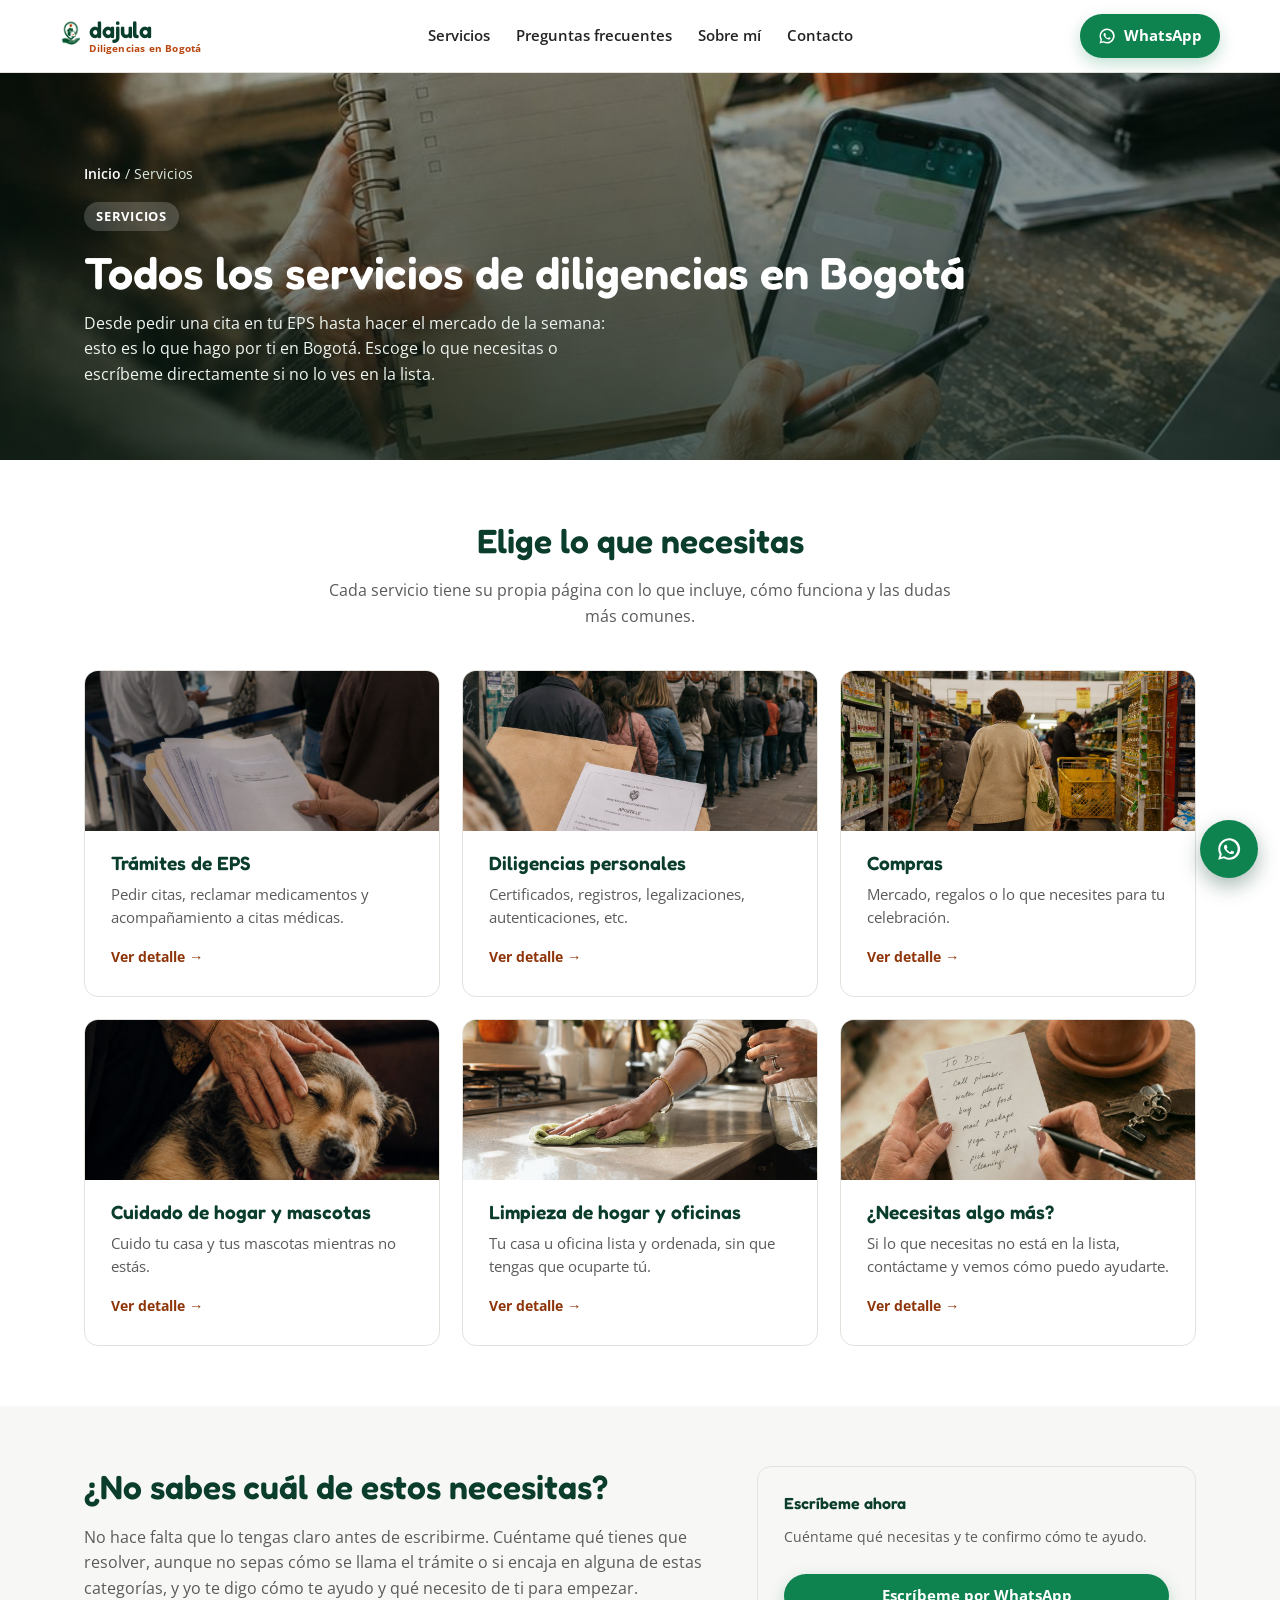
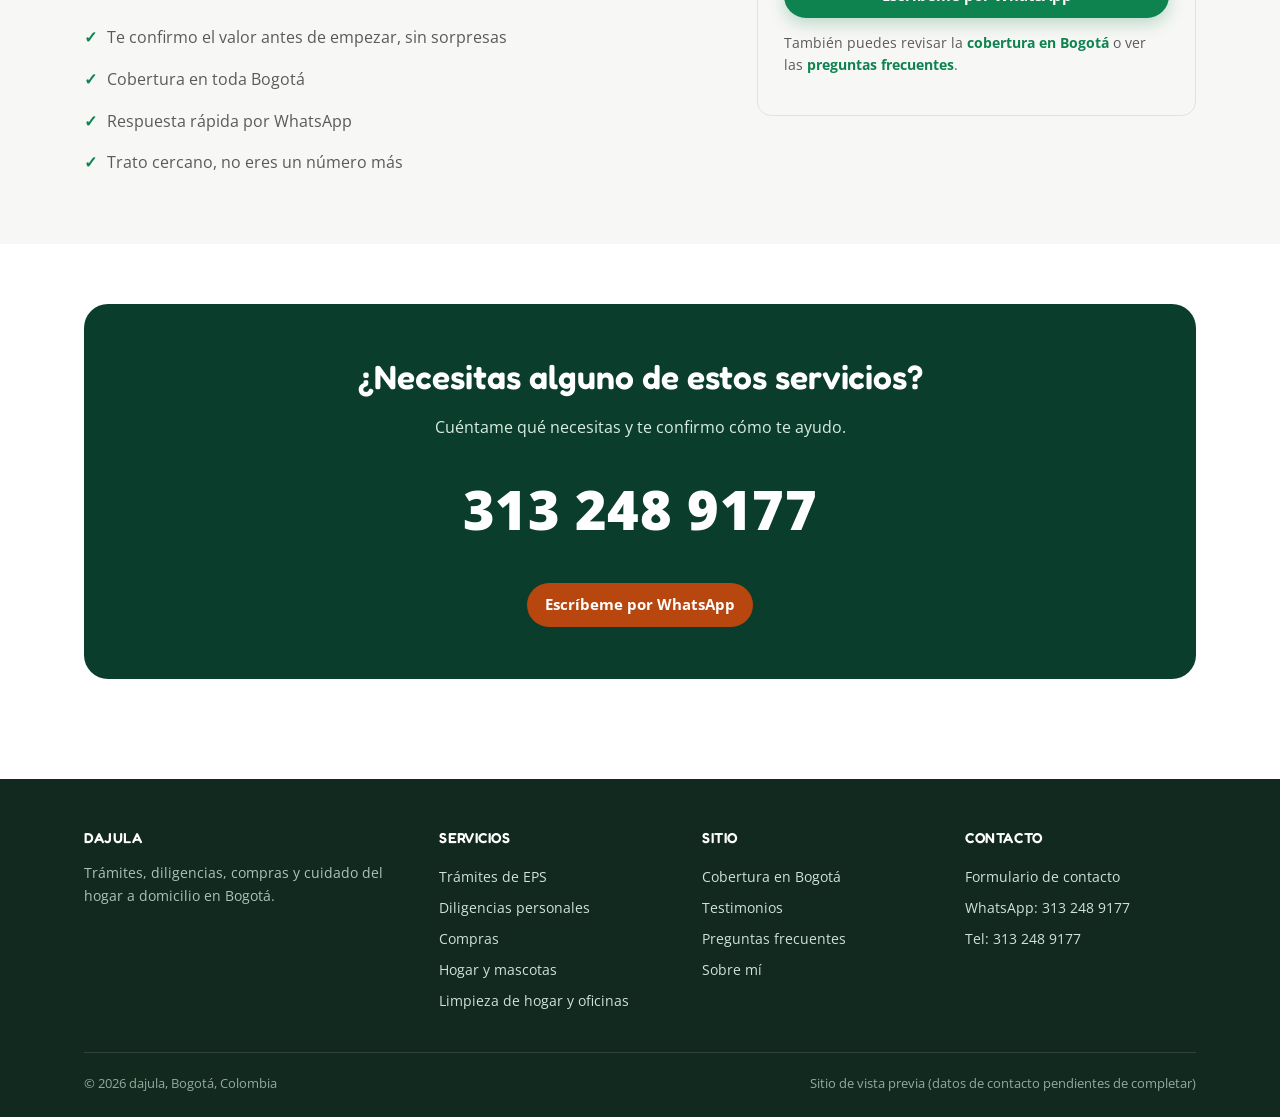
==== commit f04f8657: "Adopta la marca dajula, fuentes Fredoka/Open Sans y hero con foto - Marca: se adopta el logo real de" ====
--- a/servicios/index.html
+++ b/servicios/index.html
@@ -3,8 +3,11 @@
 <head>
 <meta charset="UTF-8">
 <meta name="viewport" content="width=device-width, initial-scale=1.0">
-<title>Servicios de Diligencias en Bogotá | Hago Tu Diligencia</title>
+<title>Servicios de Diligencias en Bogotá | dajula</title>
 <meta name="description" content="Trámites EPS, diligencias personales, compras, cuidado del hogar y mascotas, limpieza de hogar y oficinas, y lo que necesites. Todos mis servicios en Bogotá, explicados y listos para pedir por WhatsApp.">
+<link rel="preconnect" href="https://fonts.googleapis.com">
+<link rel="preconnect" href="https://fonts.gstatic.com" crossorigin>
+<link href="https://fonts.googleapis.com/css2?family=Fredoka:wght@500;600;700&family=Open+Sans:wght@400;600;700&display=swap" rel="stylesheet">
 <link rel="stylesheet" href="../assets/css/style.css">
 <link rel="icon" href="../assets/img/favicon.svg" type="image/svg+xml">
 <script type="application/ld+json">
@@ -19,7 +22,7 @@
 
 <header class="site">
   <div class="wrap nav-bar">
-    <a href="../index.html" class="logo">Hago Tu<span class="dot">Diligencia</span></a>
+    <a href="../index.html" class="logo"><img src="../assets/img/logo-dajula-icono.png" alt="" width="90" height="168"><span class="logo-txt">dajula<small>Diligencias en Bogotá</small></span></a>
     <nav class="menu">
       <ul>
         <li class="has-sub">
@@ -160,7 +163,7 @@
   <div class="wrap">
     <div class="footer-grid">
       <div>
-        <h4 style="color:#fff;">Hago Tu Diligencia</h4>
+        <h4 style="color:#fff;">dajula</h4>
         <p style="color:#a9c4b6;font-size:.9rem;">Trámites, diligencias, compras y cuidado del hogar a domicilio en Bogotá.</p>
       </div>
       <div>
@@ -186,7 +189,7 @@
       </div>
     </div>
     <div class="footer-bottom">
-      <span>© 2026 Hago Tu Diligencia, Bogotá, Colombia</span>
+      <span>© 2026 dajula, Bogotá, Colombia</span>
       <span>Sitio de vista previa (datos de contacto pendientes de completar)</span>
     </div>
   </div>
--- a/assets/css/style.css
+++ b/assets/css/style.css
@@ -1,4 +1,4 @@
-/* Hago Tu Diligencia — estilos base */
+/* dajula — Diligencias en Bogotá — estilos base */
 
 :root{
   --verde-oscuro:#0b3d2c;
@@ -20,7 +20,7 @@
 html{scroll-behavior:smooth;}
 body{
   margin:0;
-  font-family:"Segoe UI",-apple-system,BlinkMacSystemFont,Roboto,Helvetica,Arial,sans-serif;
+  font-family:"Open Sans",-apple-system,BlinkMacSystemFont,"Segoe UI",Roboto,Helvetica,Arial,sans-serif;
   color:var(--texto);
   background:var(--fondo);
   line-height:1.6;
@@ -31,6 +31,7 @@
 .wrap{max-width:var(--max);margin:0 auto;padding:0 24px;}
 .small-wrap{max-width:820px;margin:0 auto;padding:0 24px;}
 
+h1,h2,h3,h4,.logo-txt{font-family:"Fredoka","Segoe UI",Roboto,Helvetica,Arial,sans-serif;font-weight:600;}
 h1,h2,h3,h4{line-height:1.25;margin:0 0 .5em;}
 h1{font-size:clamp(2rem,4vw,2.8rem);}
 h2{font-size:clamp(1.5rem,3vw,2.1rem);color:var(--verde-oscuro);}
@@ -61,11 +62,16 @@
   display:flex;align-items:center;justify-content:space-between;
   padding:14px 0;
 }
-.logo{
-  display:flex;align-items:center;gap:10px;
-  font-weight:800;font-size:1.15rem;color:var(--verde-oscuro);
-}
-.logo .dot{color:var(--naranja);}
+.logo{display:flex;align-items:center;gap:9px;}
+.logo img{height:38px;width:auto;}
+.logo-txt{
+  display:flex;flex-direction:column;line-height:1;
+  font-size:1.45rem;font-weight:600;color:var(--verde-oscuro);letter-spacing:-.01em;
+}
+.logo-txt small{
+  font-family:"Open Sans",sans-serif;font-size:.6rem;font-weight:700;
+  color:var(--naranja);letter-spacing:.02em;margin-top:3px;
+}
 .nav-right{display:flex;gap:10px;}
 nav.menu > ul{display:flex;gap:26px;align-items:center;}
 nav.menu a{font-weight:600;font-size:.95rem;color:var(--texto);}
@@ -112,6 +118,24 @@
   background:linear-gradient(180deg,var(--verde-claro) 0%, #ffffff 100%);
   padding:64px 0 56px;
 }
+/* Hero de la home: la foto de cobertura hace de fondo, con velo para que el texto se lea */
+.hero-foto{
+  position:relative;
+  background:url("../img/zona-bogota.jpg") center/cover no-repeat;
+  padding:96px 0 84px;
+}
+.hero-foto::before{
+  content:"";position:absolute;inset:0;
+  background:linear-gradient(100deg, rgba(6,28,20,.93) 0%, rgba(6,28,20,.86) 42%, rgba(6,28,20,.55) 100%);
+}
+.hero-foto .wrap{position:relative;z-index:1;}
+.hero-txt{max-width:660px;}
+.hero.hero-foto h1{color:#fff;}
+.hero.hero-foto .lead{color:#e8f2ec;}
+.hero-foto .trust-row .item{color:#e8f2ec;}
+.hero-foto .trust-row .ic-chip{background:rgba(255,255,255,.16);color:#fff;}
+.hero-foto .btn-ghost{border-color:#fff;color:#fff !important;}
+.hero-foto .btn-ghost:hover{background:rgba(255,255,255,.16);}
 .hero-grid{display:grid;grid-template-columns:1.1fr .9fr;gap:48px;align-items:center;}
 .hero h1{color:var(--verde-oscuro);}
 .hero .lead{font-size:1.15rem;color:var(--texto-suave);max-width:46ch;}
@@ -173,80 +197,169 @@
 .card-servicio .link{font-weight:700;color:var(--naranja-oscuro);font-size:.9rem;}
 .card-servicio .link:hover{text-decoration:underline;}
 
-/* Mapa del "Cómo funciona", integrado con el texto de cada paso (firma de marca: "camino Bogotá por ti") */
-.how-block{
-  background:#fff;border:1px solid var(--borde);border-radius:22px;
-  padding:28px 28px 6px;box-shadow:var(--sombra);
-}
-.route-map{
-  position:relative;max-width:640px;aspect-ratio:640/190;margin:0 auto;
-  border-radius:16px;overflow:hidden;background:var(--verde-claro);
-}
-.route-map-bg{position:absolute;inset:0;width:100%;height:100%;display:block;}
-.route-stop{position:absolute;transform:translate(-50%,-100%);z-index:2;}
-.route-pin{
-  width:30px;height:30px;border-radius:50% 50% 50% 0;background:var(--naranja);
-  transform:rotate(-45deg);display:flex;align-items:center;justify-content:center;
-  box-shadow:0 3px 8px rgba(11,61,44,.25);
-}
-.route-pin span{transform:rotate(45deg);color:#fff;font-weight:800;font-size:.82rem;}
-.route-stop-end .route-pin{background:var(--verde-oscuro);}
-.route-delivery{
-  position:absolute;bottom:calc(100% + 6px);left:50%;
-  transform:translate(-50%,6px) scale(.9);opacity:0;
-  animation:route-delivery 12s ease-in-out infinite;z-index:3;
-}
-.route-walker{
-  position:absolute;left:12.5%;top:76.3%;transform:translate(-50%,-100%);
-  animation:route-walk 12s ease-in-out infinite;z-index:2;
-}
-.walk-legs-a{animation:walk-toggle .55s steps(1,end) infinite;}
-.walk-legs-b{animation:walk-toggle .55s steps(1,end) infinite reverse;}
-.walk-arm-a{animation:walk-toggle .55s steps(1,end) infinite reverse;}
-.walk-arm-b{animation:walk-toggle .55s steps(1,end) infinite;}
-@keyframes walk-toggle{0%,49%{opacity:1;}50%,100%{opacity:0;}}
+/* "Cómo funciona": cada paso es una tarjeta y la ruta ondulada pasa por encima uniendo
+   los pines. En escritorio el camino es horizontal; en móvil se convierte en un raíl
+   vertical, cuyas posiciones mide main.js porque las tarjetas no tienen alto fijo.
+   Las paradas se calculan desde la posición real del pin (centrado sobre su tarjeta). */
+.how-block{position:relative;}
+.how-block .steps{
+  position:relative;
+  padding-top:72px;          /* deja sitio a la ruta y a la nubecita del caminante */
+  --gap:22px;
+  --colw:calc((100% - var(--gap) * 3) / 4);
+  --paso:calc(var(--colw) + var(--gap));
+  --linea:59px;
+  --pin1:calc(var(--colw) / 2);
+  --w1:calc(var(--colw) / 2 + var(--paso) * 0.12);
+  --w2:calc(var(--colw) / 2 + var(--paso) * 1.12);
+  --w3:calc(var(--colw) / 2 + var(--paso) * 2.12);
+  --w4:calc(var(--colw) / 2 + var(--paso) * 3.12);
+  --edificio:calc(var(--colw) / 2 + var(--paso) * 2.24);
+  --recibe:calc(var(--colw) / 2 + var(--paso) * 3.24);
+  --casa:calc(var(--colw) / 2 + var(--paso) * 3.32);
+  /* Reserva para el raíl vertical de móvil; main.js reescribe estos valores midiendo */
+  --mx:26px;--m1:40px;--m2:180px;--m3:320px;--m4:460px;
+}
+.steps-route-bg{position:absolute;top:0;left:0;width:100%;height:72px;display:block;}
+.route-curve{
+  position:absolute;top:calc(var(--linea) - 30px);left:var(--pin1);
+  width:calc(var(--paso) * 3.32);height:60px;display:block;
+}
+.route-rail{display:none;}
+.steps-route-bg,.route-curve,.route-rail,
+.route-building,.route-house,.route-receiver,.route-walker{pointer-events:none;}
+.route-building,.route-house,.route-receiver,.route-walker{
+  position:absolute;top:var(--linea);transform:translate(-50%,-100%);
+}
+.route-building{left:var(--edificio);z-index:2;}
+.route-house{left:var(--casa);z-index:2;}
+.route-receiver{left:var(--casa);opacity:0;z-index:3;animation:route-receiver 14s ease-out infinite;}
+.route-walker{left:var(--w1);z-index:4;animation:route-walk 14s ease-in-out infinite;}
+.walk-body{display:block;}
+.walk-chat{position:absolute;left:15px;bottom:32px;opacity:0;animation:walk-chat 14s ease-in-out infinite;}
+
+/* Marcha de 4 poses (apoyo, paso, apoyo contrario, paso). Antes alternaba dos posturas
+   abiertas casi simétricas, que se leía como parpadeo y no como caminar. */
+.walk-p1{animation:pose-1 .56s steps(1,end) infinite;}
+.walk-p2{animation:pose-2 .56s steps(1,end) infinite;}
+.walk-p3{animation:pose-3 .56s steps(1,end) infinite;}
+.walk-p4{animation:pose-4 .56s steps(1,end) infinite;}
+@keyframes pose-1{0%,24.9%{opacity:1;}25%,100%{opacity:0;}}
+@keyframes pose-2{0%,24.9%{opacity:0;}25%,49.9%{opacity:1;}50%,100%{opacity:0;}}
+@keyframes pose-3{0%,49.9%{opacity:0;}50%,74.9%{opacity:1;}75%,100%{opacity:0;}}
+@keyframes pose-4{0%,74.9%{opacity:0;}75%,100%{opacity:1;}}
+
+/* Qué lleva en la mano: móvil hablando (1→2), manos libres (2→3), y caja al salir del
+   edificio (3→4), que es lo que entrega en el 4. */
+.walk-cycle{animation:walk-cycle-vis 14s steps(1,end) infinite;}
+.walk-still{animation:walk-still-vis 14s steps(1,end) infinite;}
+.walk-free{animation:carry-free 14s steps(1,end) infinite;}
+.walk-box{animation:carry-box 14s steps(1,end) infinite;}
+.recv-box{animation:recv-box 14s steps(1,end) infinite;}
 @keyframes route-walk{
-  0%,6%{left:12.5%;top:76.3%;opacity:1;}
-  22%,28%{left:37.5%;top:31.6%;opacity:1;}
-  44%,50%{left:62.5%;top:78.9%;opacity:1;}
-  66%,92%{left:87.5%;top:28.9%;opacity:1;}
-  94%{left:87.5%;top:28.9%;opacity:0;}
-  96%{left:12.5%;top:76.3%;opacity:0;}
-  100%{left:12.5%;top:76.3%;opacity:1;}
-}
-@keyframes route-delivery{
-  0%,64%{opacity:0;transform:translate(-50%,6px) scale(.9);}
-  70%,88%{opacity:1;transform:translate(-50%,0) scale(1);}
-  94%,100%{opacity:0;transform:translate(-50%,6px) scale(.9);}
-}
+  0%,4%{left:var(--w1);top:calc(var(--linea) - 4px);opacity:1;}
+  10%{top:calc(var(--linea) - 10px);}
+  17%,22%{left:var(--w2);top:calc(var(--linea) + 4px);opacity:1;}
+  28%{top:calc(var(--linea) + 10px);}
+  35%,39%{left:var(--w3);top:calc(var(--linea) - 4px);opacity:1;}
+  41%,44%{left:var(--w3);top:calc(var(--linea) - 4px);opacity:0;}
+  45%,49%{left:var(--w3);top:calc(var(--linea) - 4px);opacity:1;}
+  55%{top:calc(var(--linea) - 10px);}
+  62%,90%{left:var(--w4);top:var(--linea);opacity:1;}
+  93%{left:var(--w4);top:var(--linea);opacity:0;}
+  94%{left:var(--w1);top:calc(var(--linea) - 4px);opacity:0;}
+  100%{left:var(--w1);top:calc(var(--linea) - 4px);opacity:1;}
+}
+@keyframes route-receiver{
+  0%,62%{opacity:0;left:var(--casa);}
+  68%,88%{opacity:1;left:var(--recibe);}
+  92%,100%{opacity:0;left:var(--casa);}
+}
+@keyframes walk-cycle-vis{
+  0%,3.9%{opacity:0;}4%,16.9%{opacity:1;}17%,21.9%{opacity:0;}
+  22%,34.9%{opacity:1;}35%,48.9%{opacity:0;}49%,61.9%{opacity:1;}62%,100%{opacity:0;}
+}
+@keyframes walk-still-vis{
+  0%,3.9%{opacity:1;}4%,16.9%{opacity:0;}17%,21.9%{opacity:1;}
+  22%,34.9%{opacity:0;}35%,48.9%{opacity:1;}49%,61.9%{opacity:0;}62%,100%{opacity:1;}
+}
+@keyframes walk-chat{0%,5%{opacity:0;}8%,15%{opacity:1;}18%,100%{opacity:0;}}
+@keyframes carry-free{0%,44.9%{opacity:1;}45%,69.9%{opacity:0;}70%,100%{opacity:1;}}
+@keyframes carry-box{0%,44.9%{opacity:0;}45%,69.9%{opacity:1;}70%,100%{opacity:0;}}
+@keyframes recv-box{0%,69.9%{opacity:0;}70%,88%{opacity:1;}90%,100%{opacity:0;}}
 @media (prefers-reduced-motion: reduce){
-  .route-walker{animation:none;left:87.5%;top:28.9%;opacity:1;}
-  .route-delivery{animation:none;opacity:1;transform:translate(-50%,0) scale(1);}
-  .walk-legs-a,.walk-legs-b,.walk-arm-a,.walk-arm-b{animation:none;opacity:1;}
-}
-@media (max-width:640px){
-  .route-map{max-width:340px;}
-  .route-pin{width:25px;height:25px;}
-  .route-pin span{font-size:.7rem;}
+  .route-walker{animation:none;left:var(--w4);top:var(--linea);opacity:1;}
+  .route-receiver{animation:none;left:var(--recibe);opacity:1;}
+  .walk-cycle,.walk-box,.walk-chat{animation:none;opacity:0;}
+  .walk-still,.walk-free,.recv-box{animation:none;opacity:1;}
+  .walk-p1,.walk-p2,.walk-p3,.walk-p4{animation:none;}
 }
 
 /* Steps */
-.steps{display:grid;grid-template-columns:repeat(4,1fr);gap:22px;counter-reset:step;}
-.step{position:relative;padding-top:8px;}
+.steps{display:grid;grid-template-columns:repeat(4,1fr);gap:22px;}
+.step{position:relative;}
 .step .num{
   width:38px;height:38px;border-radius:50%;background:var(--naranja);color:#fff;
   display:flex;align-items:center;justify-content:center;font-weight:800;margin-bottom:14px;
 }
-
-/* Home: los números de "Cómo funciona" reusan la forma de pin del mapa de arriba */
-.how-block .steps{padding-top:14px;}
-.how-block .step{padding-top:20px;}
+/* Cada paso es una tarjeta, con su pin encajado en el borde superior */
+.how-block .step{
+  background:#fff;border:1px solid var(--borde);border-radius:16px;
+  padding:34px 20px 22px;box-shadow:var(--sombra);
+}
 .how-block .step .num{
-  width:26px;height:26px;border-radius:50% 50% 50% 0;
-  transform:rotate(-45deg);font-size:.78rem;box-shadow:0 3px 8px rgba(11,61,44,.2);
+  position:absolute;top:-13px;left:50%;margin:0;z-index:5;
+  width:32px;height:32px;border-radius:50% 50% 50% 0;
+  transform:translate(-50%,-50%) rotate(-45deg);
+  font-size:.85rem;box-shadow:0 3px 8px rgba(11,61,44,.2);
 }
 .how-block .step .num span{transform:rotate(45deg);display:block;}
-.how-block .step:nth-child(4) .num{background:var(--verde-oscuro);}
+.how-block .step:last-child .num{background:var(--verde-oscuro);}
+
+/* Móvil: una tarjeta por fila y el camino pasa a ser un raíl vertical a la izquierda,
+   con el pin de cada paso apoyado en él, para que se siga viendo el recorrido. */
+@media (max-width:900px){
+  .how-block .steps{grid-template-columns:1fr;padding-top:14px;padding-left:52px;}
+  .steps-route-bg,.route-curve,.route-building,.route-house,.route-receiver{display:none;}
+  .route-rail{
+    display:block;position:absolute;left:var(--mx);top:calc(var(--m1) - 22px);
+    width:3px;height:calc(var(--m4) - var(--m1) + 22px);margin-left:-1.5px;
+    background-image:repeating-linear-gradient(to bottom,var(--naranja) 0 3px,transparent 3px 11px);
+  }
+  .how-block .step{padding:20px;}
+  .how-block .step .num{top:18px;left:-43px;transform:rotate(-45deg);}
+  .walk-chat{left:auto;right:15px;}
+  /* El caminante se para justo encima de cada pin, no sobre él, para no tapar el número */
+  .route-walker{
+    left:var(--mx);top:calc(var(--m1) - 22px);transform:translate(-50%,-50%);
+    animation:route-walk-v 14s ease-in-out infinite;
+  }
+  .walk-cycle{animation:walk-cycle-vis-v 14s steps(1,end) infinite;}
+  .walk-still{animation:walk-still-vis-v 14s steps(1,end) infinite;}
+  .walk-chat{animation:walk-chat-v 14s ease-in-out infinite;}
+  .walk-free{animation:carry-free-v 14s steps(1,end) infinite;}
+  .walk-box{animation:carry-box-v 14s steps(1,end) infinite;}
+}
+@keyframes route-walk-v{
+  0%,5%{top:calc(var(--m1) - 22px);opacity:1;}
+  25%,32%{top:calc(var(--m2) - 22px);opacity:1;}
+  52%,59%{top:calc(var(--m3) - 22px);opacity:1;}
+  79%,94%{top:calc(var(--m4) - 22px);opacity:1;}
+  96%{top:calc(var(--m4) - 22px);opacity:0;}
+  97%{top:calc(var(--m1) - 22px);opacity:0;}
+  100%{top:calc(var(--m1) - 22px);opacity:1;}
+}
+@keyframes walk-cycle-vis-v{
+  0%,4.9%{opacity:0;}5%,24.9%{opacity:1;}25%,31.9%{opacity:0;}
+  32%,51.9%{opacity:1;}52%,58.9%{opacity:0;}59%,78.9%{opacity:1;}79%,100%{opacity:0;}
+}
+@keyframes walk-still-vis-v{
+  0%,4.9%{opacity:1;}5%,24.9%{opacity:0;}25%,31.9%{opacity:1;}
+  32%,51.9%{opacity:0;}52%,58.9%{opacity:1;}59%,78.9%{opacity:0;}79%,100%{opacity:1;}
+}
+@keyframes walk-chat-v{0%,6%{opacity:0;}10%,22%{opacity:1;}26%,100%{opacity:0;}}
+@keyframes carry-free-v{0%,55.9%{opacity:1;}56%,100%{opacity:0;}}
+@keyframes carry-box-v{0%,55.9%{opacity:0;}56%,100%{opacity:1;}}
 
 /* Coverage */
 .zonas-list{display:flex;flex-wrap:wrap;gap:10px;margin-top:18px;}
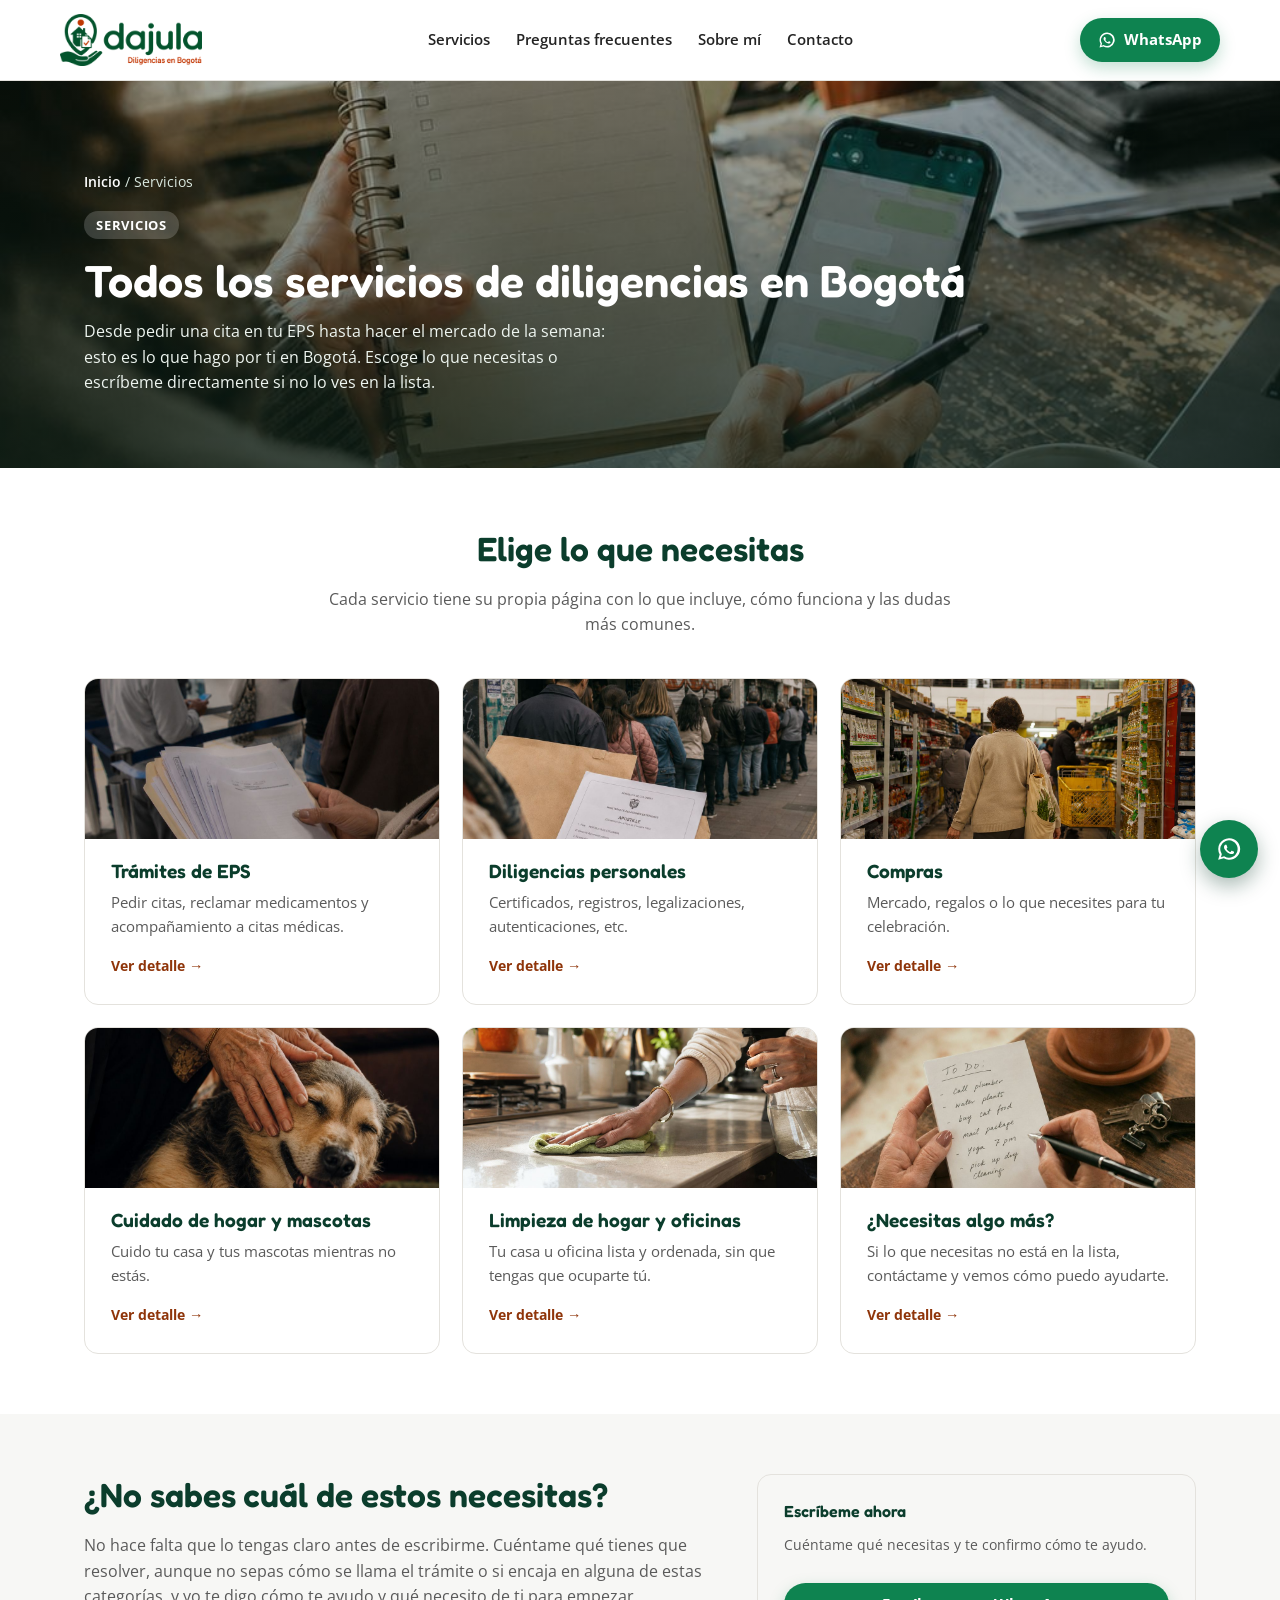
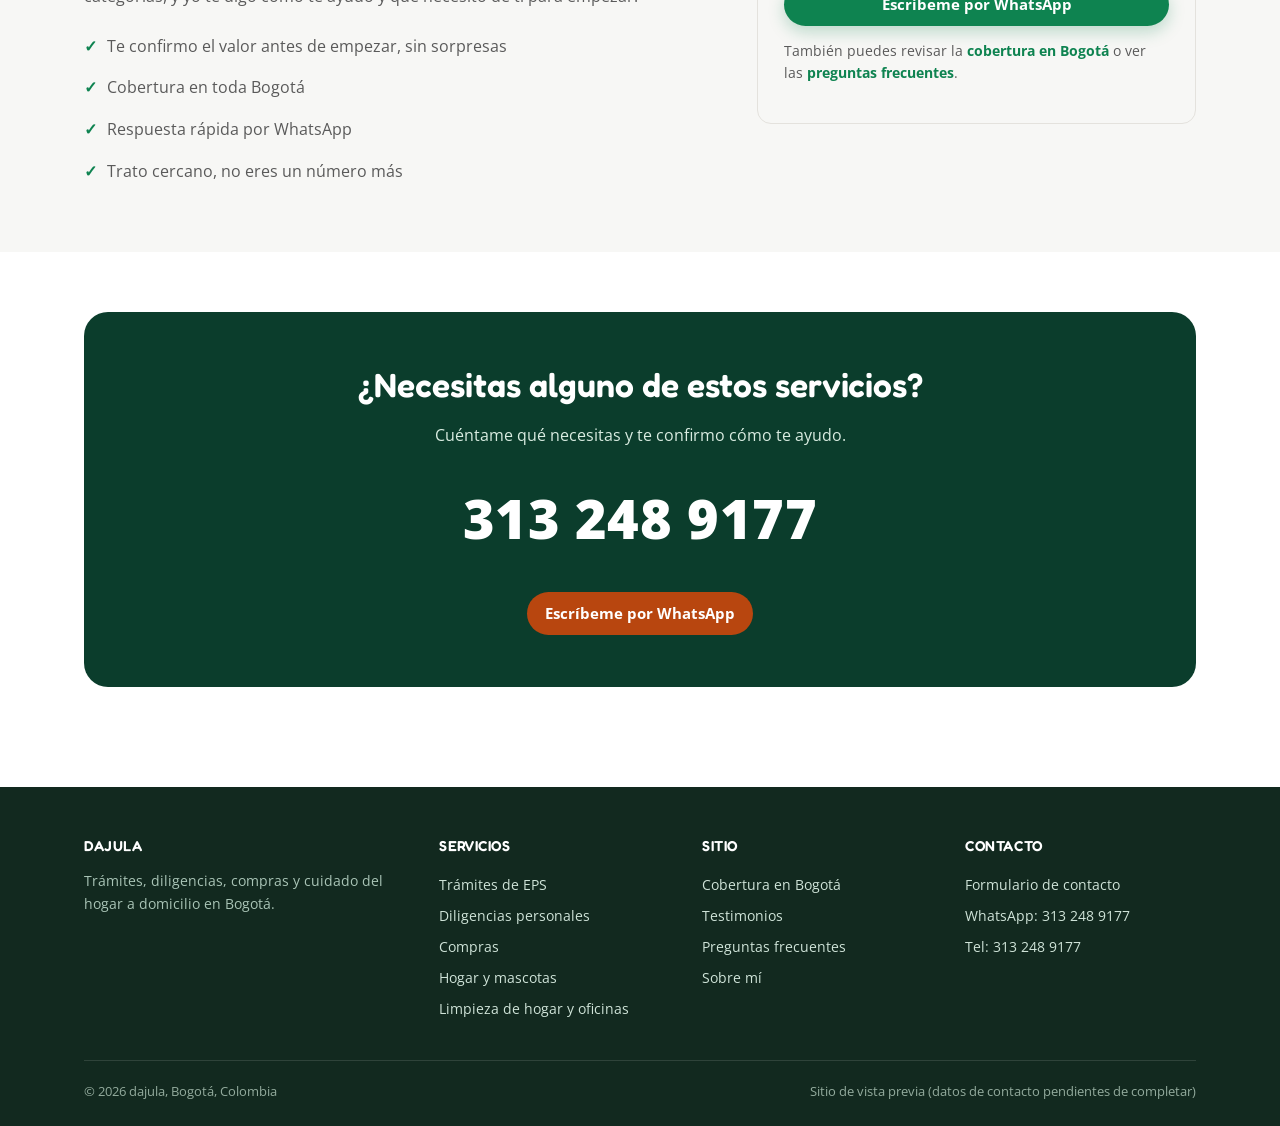
==== commit e034e713: "Usa el artwork real del logo y baja la velocidad de la animación Logo: la cabecera reconstruía el lo" ====
--- a/servicios/index.html
+++ b/servicios/index.html
@@ -22,7 +22,7 @@
 
 <header class="site">
   <div class="wrap nav-bar">
-    <a href="../index.html" class="logo"><img src="../assets/img/logo-dajula-icono.png" alt="" width="90" height="168"><span class="logo-txt">dajula<small>Diligencias en Bogotá</small></span></a>
+    <a href="../index.html" class="logo"><img src="../assets/img/logo-dajula.png" alt="dajula — Diligencias en Bogotá" width="360" height="132"></a>
     <nav class="menu">
       <ul>
         <li class="has-sub">
--- a/assets/css/style.css
+++ b/assets/css/style.css
@@ -31,7 +31,7 @@
 .wrap{max-width:var(--max);margin:0 auto;padding:0 24px;}
 .small-wrap{max-width:820px;margin:0 auto;padding:0 24px;}
 
-h1,h2,h3,h4,.logo-txt{font-family:"Fredoka","Segoe UI",Roboto,Helvetica,Arial,sans-serif;font-weight:600;}
+h1,h2,h3,h4{font-family:"Fredoka","Segoe UI",Roboto,Helvetica,Arial,sans-serif;font-weight:600;}
 h1,h2,h3,h4{line-height:1.25;margin:0 0 .5em;}
 h1{font-size:clamp(2rem,4vw,2.8rem);}
 h2{font-size:clamp(1.5rem,3vw,2.1rem);color:var(--verde-oscuro);}
@@ -62,16 +62,10 @@
   display:flex;align-items:center;justify-content:space-between;
   padding:14px 0;
 }
-.logo{display:flex;align-items:center;gap:9px;}
-.logo img{height:38px;width:auto;}
-.logo-txt{
-  display:flex;flex-direction:column;line-height:1;
-  font-size:1.45rem;font-weight:600;color:var(--verde-oscuro);letter-spacing:-.01em;
-}
-.logo-txt small{
-  font-family:"Open Sans",sans-serif;font-size:.6rem;font-weight:700;
-  color:var(--naranja);letter-spacing:.02em;margin-top:3px;
-}
+/* Logo: se usa el artwork original recortado a su caja real, sin recomponer nada,
+   para respetar la proporción entre isotipo, wordmark y bajada. */
+.logo{display:flex;align-items:center;}
+.logo img{height:52px;width:auto;}
 .nav-right{display:flex;gap:10px;}
 nav.menu > ul{display:flex;gap:26px;align-items:center;}
 nav.menu a{font-weight:600;font-size:.95rem;color:var(--texto);}
@@ -233,17 +227,17 @@
 }
 .route-building{left:var(--edificio);z-index:2;}
 .route-house{left:var(--casa);z-index:2;}
-.route-receiver{left:var(--casa);opacity:0;z-index:3;animation:route-receiver 14s ease-out infinite;}
-.route-walker{left:var(--w1);z-index:4;animation:route-walk 14s ease-in-out infinite;}
+.route-receiver{left:var(--casa);opacity:0;z-index:3;animation:route-receiver 18s ease-out infinite;}
+.route-walker{left:var(--w1);z-index:4;animation:route-walk 18s ease-in-out infinite;}
 .walk-body{display:block;}
-.walk-chat{position:absolute;left:15px;bottom:32px;opacity:0;animation:walk-chat 14s ease-in-out infinite;}
+.walk-chat{position:absolute;left:15px;bottom:32px;opacity:0;animation:walk-chat 18s ease-in-out infinite;}
 
 /* Marcha de 4 poses (apoyo, paso, apoyo contrario, paso). Antes alternaba dos posturas
    abiertas casi simétricas, que se leía como parpadeo y no como caminar. */
-.walk-p1{animation:pose-1 .56s steps(1,end) infinite;}
-.walk-p2{animation:pose-2 .56s steps(1,end) infinite;}
-.walk-p3{animation:pose-3 .56s steps(1,end) infinite;}
-.walk-p4{animation:pose-4 .56s steps(1,end) infinite;}
+.walk-p1{animation:pose-1 .72s steps(1,end) infinite;}
+.walk-p2{animation:pose-2 .72s steps(1,end) infinite;}
+.walk-p3{animation:pose-3 .72s steps(1,end) infinite;}
+.walk-p4{animation:pose-4 .72s steps(1,end) infinite;}
 @keyframes pose-1{0%,24.9%{opacity:1;}25%,100%{opacity:0;}}
 @keyframes pose-2{0%,24.9%{opacity:0;}25%,49.9%{opacity:1;}50%,100%{opacity:0;}}
 @keyframes pose-3{0%,49.9%{opacity:0;}50%,74.9%{opacity:1;}75%,100%{opacity:0;}}
@@ -251,11 +245,11 @@
 
 /* Qué lleva en la mano: móvil hablando (1→2), manos libres (2→3), y caja al salir del
    edificio (3→4), que es lo que entrega en el 4. */
-.walk-cycle{animation:walk-cycle-vis 14s steps(1,end) infinite;}
-.walk-still{animation:walk-still-vis 14s steps(1,end) infinite;}
-.walk-free{animation:carry-free 14s steps(1,end) infinite;}
-.walk-box{animation:carry-box 14s steps(1,end) infinite;}
-.recv-box{animation:recv-box 14s steps(1,end) infinite;}
+.walk-cycle{animation:walk-cycle-vis 18s steps(1,end) infinite;}
+.walk-still{animation:walk-still-vis 18s steps(1,end) infinite;}
+.walk-free{animation:carry-free 18s steps(1,end) infinite;}
+.walk-box{animation:carry-box 18s steps(1,end) infinite;}
+.recv-box{animation:recv-box 18s steps(1,end) infinite;}
 @keyframes route-walk{
   0%,4%{left:var(--w1);top:calc(var(--linea) - 4px);opacity:1;}
   10%{top:calc(var(--linea) - 10px);}
@@ -332,13 +326,13 @@
   /* El caminante se para justo encima de cada pin, no sobre él, para no tapar el número */
   .route-walker{
     left:var(--mx);top:calc(var(--m1) - 22px);transform:translate(-50%,-50%);
-    animation:route-walk-v 14s ease-in-out infinite;
+    animation:route-walk-v 18s ease-in-out infinite;
   }
-  .walk-cycle{animation:walk-cycle-vis-v 14s steps(1,end) infinite;}
-  .walk-still{animation:walk-still-vis-v 14s steps(1,end) infinite;}
-  .walk-chat{animation:walk-chat-v 14s ease-in-out infinite;}
-  .walk-free{animation:carry-free-v 14s steps(1,end) infinite;}
-  .walk-box{animation:carry-box-v 14s steps(1,end) infinite;}
+  .walk-cycle{animation:walk-cycle-vis-v 18s steps(1,end) infinite;}
+  .walk-still{animation:walk-still-vis-v 18s steps(1,end) infinite;}
+  .walk-chat{animation:walk-chat-v 18s ease-in-out infinite;}
+  .walk-free{animation:carry-free-v 18s steps(1,end) infinite;}
+  .walk-box{animation:carry-box-v 18s steps(1,end) infinite;}
 }
 @keyframes route-walk-v{
   0%,5%{top:calc(var(--m1) - 22px);opacity:1;}
@@ -493,6 +487,7 @@
   .has-sub .sub{position:static;box-shadow:none;border:none;display:none;padding-left:12px;}
   .has-sub.open .sub{display:block;}
   .burger{display:block;}
+  .logo img{height:44px;}
   .nav-right{display:none;}
 }
 @media (max-width:640px){
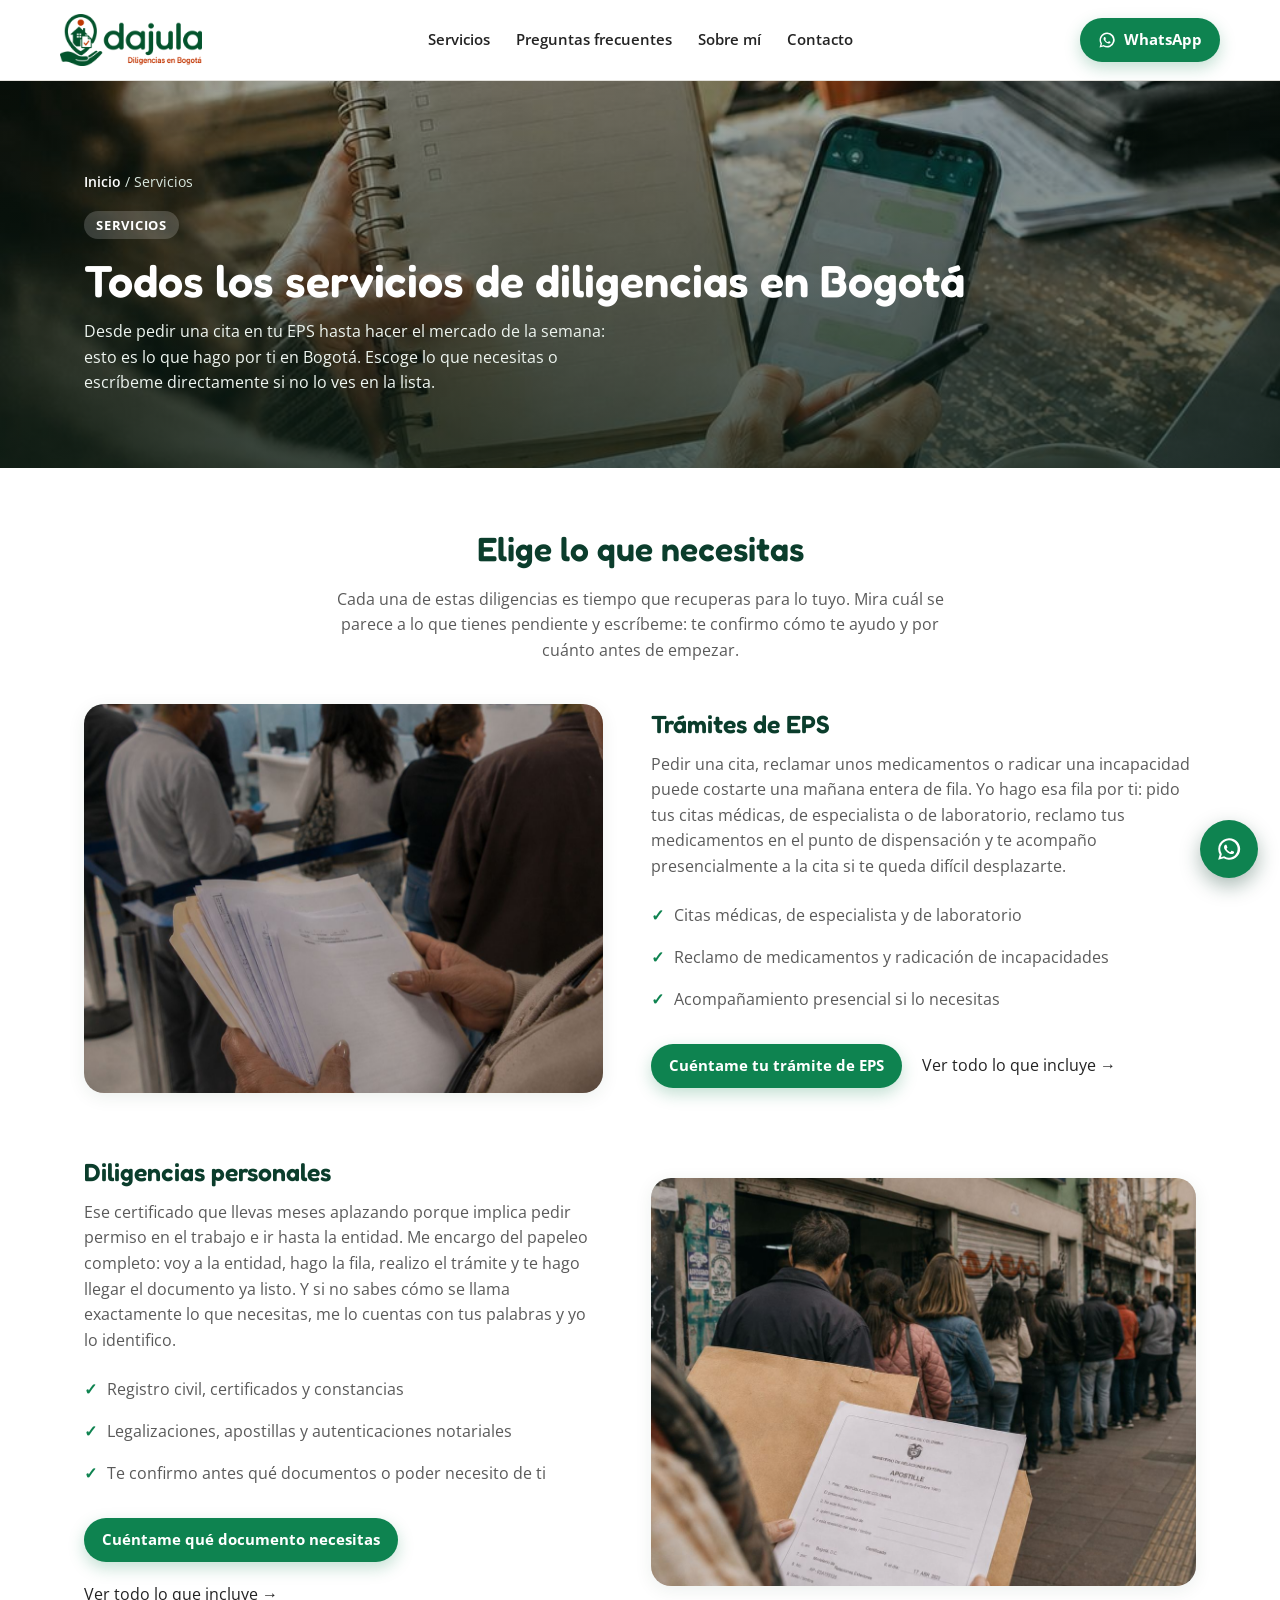
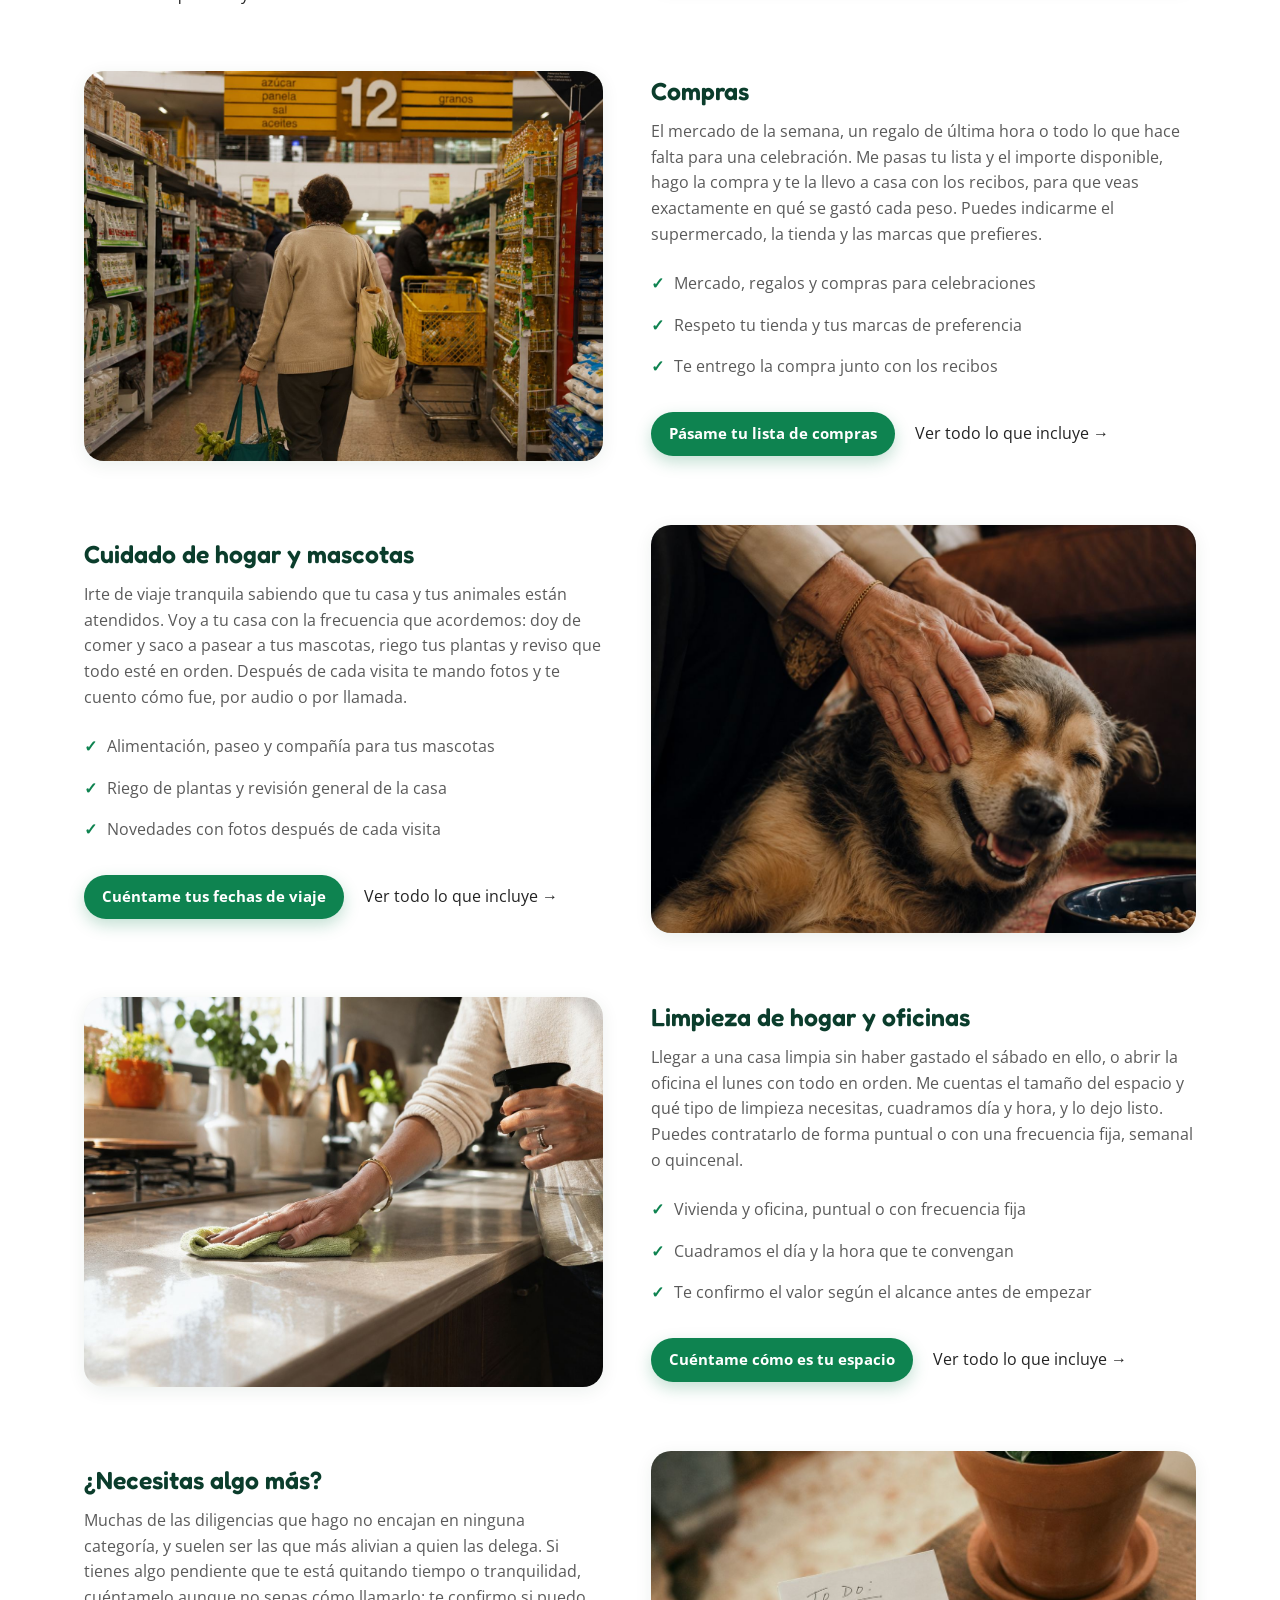
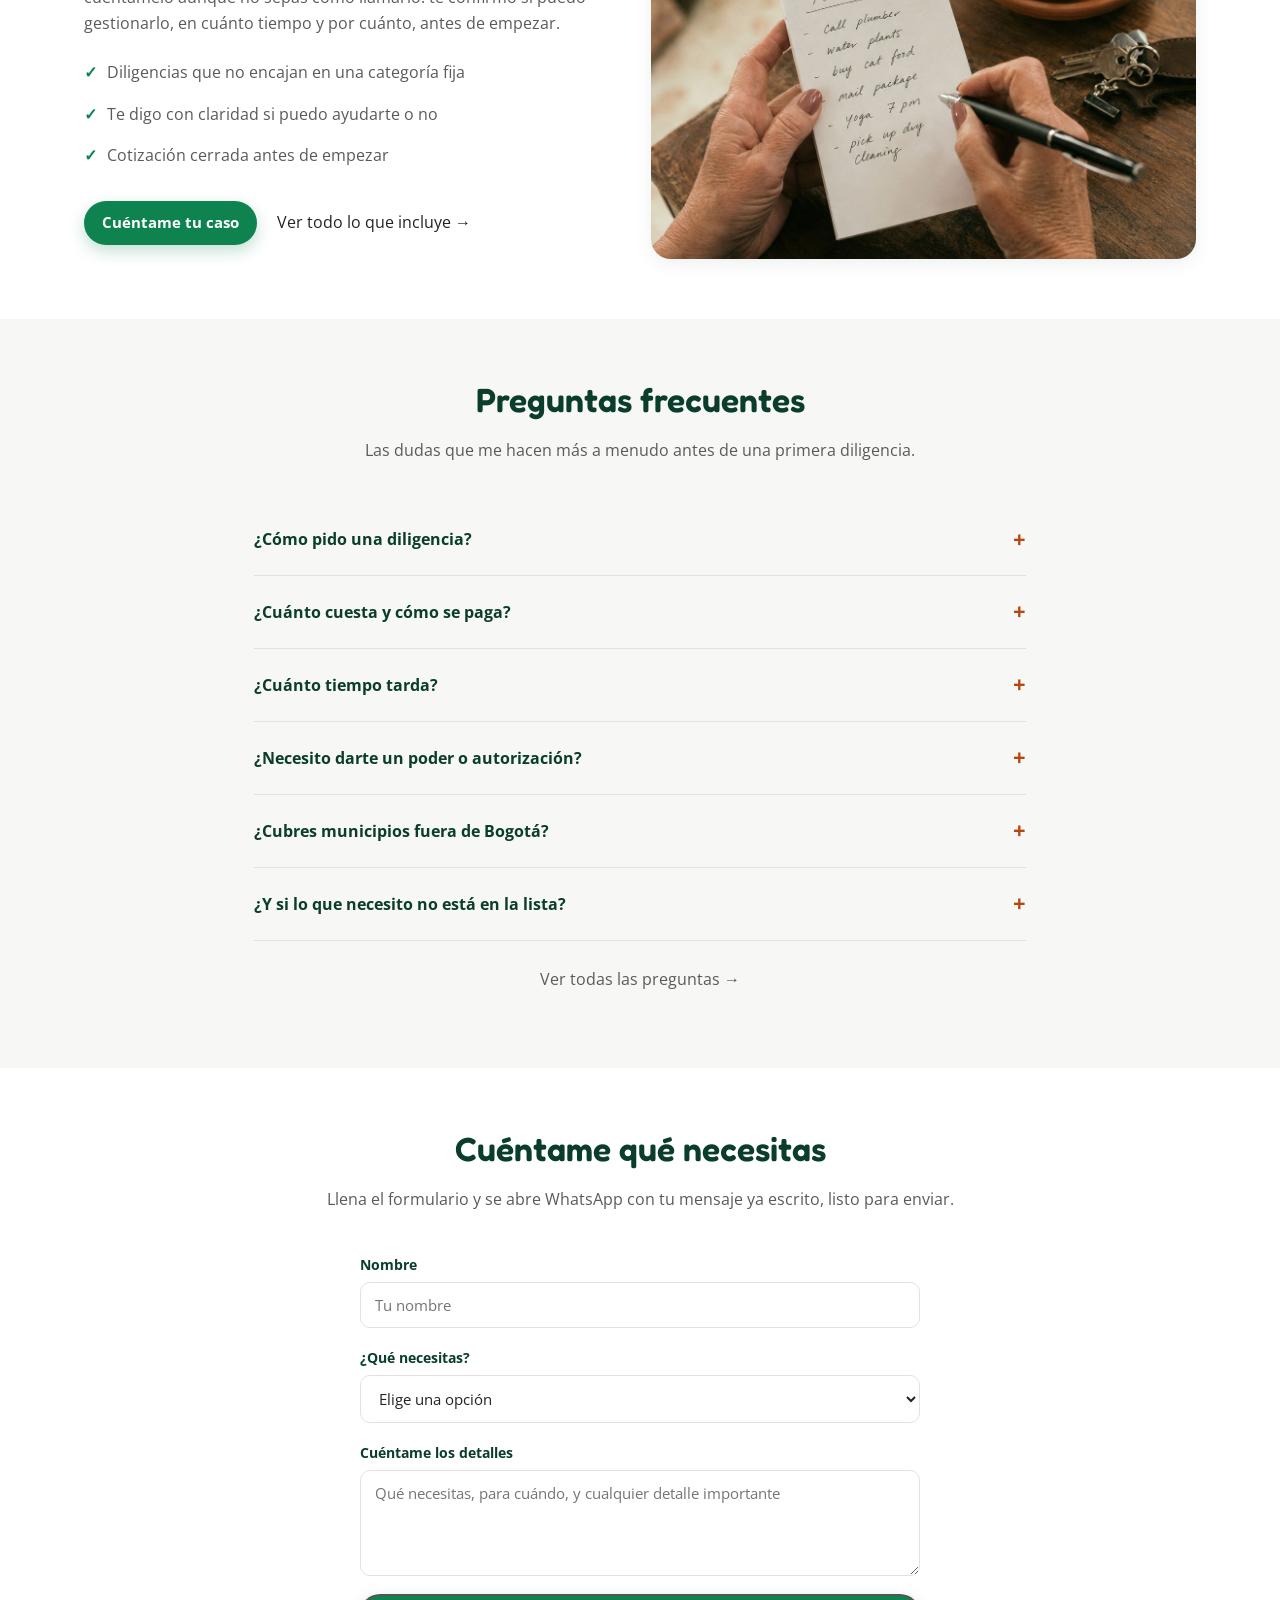
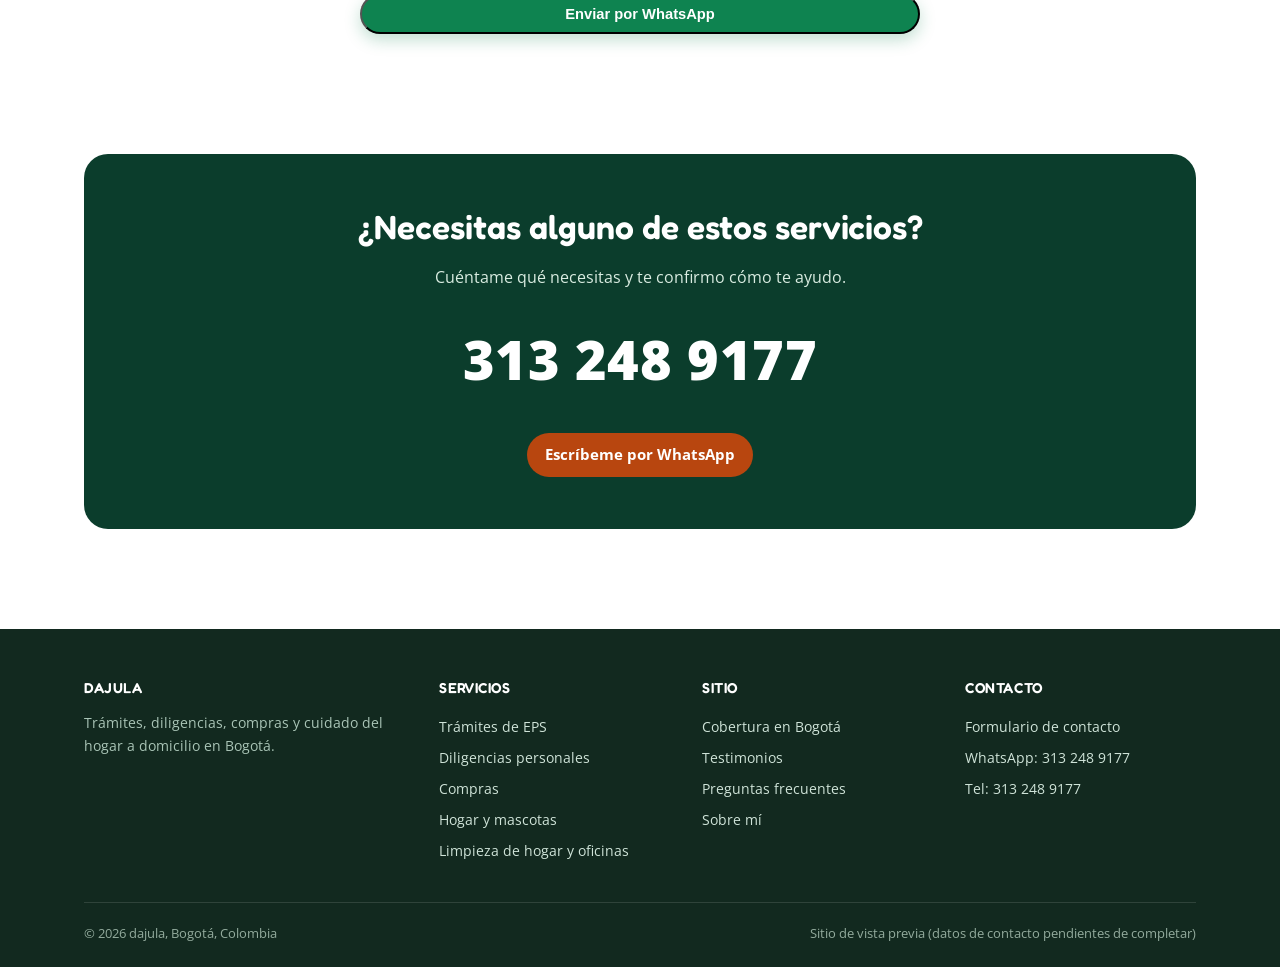
==== commit 56eae2d0: "Rehace /servicios/ en lista vertical y personaliza los mensajes de WhatsApp - Cada servicio pasa de " ====
--- a/servicios/index.html
+++ b/servicios/index.html
@@ -43,7 +43,7 @@
       </ul>
     </nav>
     <div class="nav-right">
-      <a href="https://wa.me/573132489177?text=Hola%2C%20quiero%20saber%20m%C3%A1s%20sobre%20tus%20servicios" class="btn-wsp">
+      <a href="https://wa.me/573132489177?text=Hola%2C%20quiero%20saber%20m%C3%A1s%20sobre%20c%C3%B3mo%20puedes%20ayudarme%20con%20mi%20diligencia" class="btn-wsp">
         <svg width="18" height="18" viewBox="0 0 24 24" fill="currentColor"><path d="M12 2a10 10 0 0 0-8.6 15L2 22l5.2-1.4A10 10 0 1 0 12 2zm0 18a8 8 0 0 1-4.1-1.1l-.3-.2-3 .8.8-2.9-.2-.3A8 8 0 1 1 12 20zm4.4-5.6c-.2-.1-1.4-.7-1.6-.8-.2-.1-.4-.1-.5.1-.2.2-.6.8-.8 1-.1.2-.3.2-.5.1-.2-.1-1-.4-1.9-1.2-.7-.6-1.2-1.4-1.3-1.6-.1-.2 0-.4.1-.5l.4-.4c.1-.1.2-.3.2-.4.1-.1 0-.3 0-.4-.1-.1-.5-1.3-.7-1.8-.2-.5-.4-.4-.5-.4h-.5c-.2 0-.4.1-.6.3-.2.2-.8.8-.8 1.9 0 1.1.8 2.2.9 2.4.1.2 1.6 2.5 3.9 3.4.5.2 1 .4 1.3.5.5.2 1 .1 1.4.1.4-.1 1.4-.6 1.6-1.1.2-.5.2-1 .1-1.1-.1-.1-.2-.1-.4-.2z"/></svg>
         WhatsApp
       </a>
@@ -65,86 +65,172 @@
   <div class="wrap">
     <div class="section-head">
       <h2>Elige lo que necesitas</h2>
-      <p>Cada servicio tiene su propia página con lo que incluye, cómo funciona y las dudas más comunes.</p>
-    </div>
-    <div class="grid-servicios">
-
-      <div class="card-servicio">
-        <img class="card-img" src="../assets/img/servicio-eps.jpg" alt="Trámites de EPS" width="400" height="160">
-        <div class="card-body">
+      <p>Cada una de estas diligencias es tiempo que recuperas para lo tuyo. Mira cuál se parece a lo que tienes pendiente y escríbeme: te confirmo cómo te ayudo y por cuánto antes de empezar.</p>
+    </div>
+    <div class="servicios-lista">
+      <article class="servicio-fila">
+        <div class="servicio-foto"><img src="../assets/img/servicio-eps.jpg" alt="Trámites de EPS" width="600" height="450" loading="lazy"></div>
+        <div class="servicio-txt">
           <h3>Trámites de EPS</h3>
-          <p>Pedir citas, reclamar medicamentos y acompañamiento a citas médicas.</p>
-          <a href="tramites-eps.html" class="link">Ver detalle →</a>
-        </div>
-      </div>
-
-      <div class="card-servicio">
-        <img class="card-img" src="../assets/img/servicio-diligencias.jpg" alt="Diligencias personales" width="400" height="160">
-        <div class="card-body">
+          <p>Pedir una cita, reclamar unos medicamentos o radicar una incapacidad puede costarte una mañana entera de fila. Yo hago esa fila por ti: pido tus citas médicas, de especialista o de laboratorio, reclamo tus medicamentos en el punto de dispensación y te acompaño presencialmente a la cita si te queda difícil desplazarte.</p>
+          <ul class="lista-check">
+            <li>Citas médicas, de especialista y de laboratorio</li>
+            <li>Reclamo de medicamentos y radicación de incapacidades</li>
+            <li>Acompañamiento presencial si lo necesitas</li>
+          </ul>
+          <div class="servicio-ctas">
+            <a href="https://wa.me/573132489177?text=Hola%2C%20necesito%20ayuda%20con%20un%20tr%C3%A1mite%20de%20EPS" class="btn-wsp">Cuéntame tu trámite de EPS</a>
+            <a href="tramites-eps.html" class="link">Ver todo lo que incluye →</a>
+          </div>
+        </div>
+      </article>
+      <article class="servicio-fila">
+        <div class="servicio-foto"><img src="../assets/img/servicio-diligencias.jpg" alt="Diligencias personales" width="600" height="450" loading="lazy"></div>
+        <div class="servicio-txt">
           <h3>Diligencias personales</h3>
-          <p>Certificados, registros, legalizaciones, autenticaciones, etc.</p>
-          <a href="diligencias-personales.html" class="link">Ver detalle →</a>
-        </div>
-      </div>
-
-      <div class="card-servicio">
-        <img class="card-img" src="../assets/img/servicio-compras.jpg" alt="Compras" width="400" height="160">
-        <div class="card-body">
+          <p>Ese certificado que llevas meses aplazando porque implica pedir permiso en el trabajo e ir hasta la entidad. Me encargo del papeleo completo: voy a la entidad, hago la fila, realizo el trámite y te hago llegar el documento ya listo. Y si no sabes cómo se llama exactamente lo que necesitas, me lo cuentas con tus palabras y yo lo identifico.</p>
+          <ul class="lista-check">
+            <li>Registro civil, certificados y constancias</li>
+            <li>Legalizaciones, apostillas y autenticaciones notariales</li>
+            <li>Te confirmo antes qué documentos o poder necesito de ti</li>
+          </ul>
+          <div class="servicio-ctas">
+            <a href="https://wa.me/573132489177?text=Hola%2C%20necesito%20ayuda%20con%20una%20diligencia%20personal" class="btn-wsp">Cuéntame qué documento necesitas</a>
+            <a href="diligencias-personales.html" class="link">Ver todo lo que incluye →</a>
+          </div>
+        </div>
+      </article>
+      <article class="servicio-fila">
+        <div class="servicio-foto"><img src="../assets/img/servicio-compras.jpg" alt="Compras" width="600" height="450" loading="lazy"></div>
+        <div class="servicio-txt">
           <h3>Compras</h3>
-          <p>Mercado, regalos o lo que necesites para tu celebración.</p>
-          <a href="compras.html" class="link">Ver detalle →</a>
-        </div>
-      </div>
-
-      <div class="card-servicio">
-        <img class="card-img" src="../assets/img/servicio-mascotas.jpg" alt="Cuidado de hogar y mascotas" width="400" height="160">
-        <div class="card-body">
+          <p>El mercado de la semana, un regalo de última hora o todo lo que hace falta para una celebración. Me pasas tu lista y el importe disponible, hago la compra y te la llevo a casa con los recibos, para que veas exactamente en qué se gastó cada peso. Puedes indicarme el supermercado, la tienda y las marcas que prefieres.</p>
+          <ul class="lista-check">
+            <li>Mercado, regalos y compras para celebraciones</li>
+            <li>Respeto tu tienda y tus marcas de preferencia</li>
+            <li>Te entrego la compra junto con los recibos</li>
+          </ul>
+          <div class="servicio-ctas">
+            <a href="https://wa.me/573132489177?text=Hola%2C%20necesito%20ayuda%20con%20una%20compra" class="btn-wsp">Pásame tu lista de compras</a>
+            <a href="compras.html" class="link">Ver todo lo que incluye →</a>
+          </div>
+        </div>
+      </article>
+      <article class="servicio-fila">
+        <div class="servicio-foto"><img src="../assets/img/servicio-mascotas.jpg" alt="Cuidado de hogar y mascotas" width="600" height="450" loading="lazy"></div>
+        <div class="servicio-txt">
           <h3>Cuidado de hogar y mascotas</h3>
-          <p>Cuido tu casa y tus mascotas mientras no estás.</p>
-          <a href="cuidado-hogar-mascotas.html" class="link">Ver detalle →</a>
-        </div>
-      </div>
-
-      <div class="card-servicio">
-        <img class="card-img" src="../assets/img/servicio-limpieza.jpg" alt="Limpieza de hogar y oficinas" width="400" height="160">
-        <div class="card-body">
+          <p>Irte de viaje tranquila sabiendo que tu casa y tus animales están atendidos. Voy a tu casa con la frecuencia que acordemos: doy de comer y saco a pasear a tus mascotas, riego tus plantas y reviso que todo esté en orden. Después de cada visita te mando fotos y te cuento cómo fue, por audio o por llamada.</p>
+          <ul class="lista-check">
+            <li>Alimentación, paseo y compañía para tus mascotas</li>
+            <li>Riego de plantas y revisión general de la casa</li>
+            <li>Novedades con fotos después de cada visita</li>
+          </ul>
+          <div class="servicio-ctas">
+            <a href="https://wa.me/573132489177?text=Hola%2C%20necesito%20ayuda%20con%20el%20cuidado%20de%20mi%20hogar%20o%20mascota" class="btn-wsp">Cuéntame tus fechas de viaje</a>
+            <a href="cuidado-hogar-mascotas.html" class="link">Ver todo lo que incluye →</a>
+          </div>
+        </div>
+      </article>
+      <article class="servicio-fila">
+        <div class="servicio-foto"><img src="../assets/img/servicio-limpieza.jpg" alt="Limpieza de hogar y oficinas" width="600" height="450" loading="lazy"></div>
+        <div class="servicio-txt">
           <h3>Limpieza de hogar y oficinas</h3>
-          <p>Tu casa u oficina lista y ordenada, sin que tengas que ocuparte tú.</p>
-          <a href="limpieza-hogar.html" class="link">Ver detalle →</a>
-        </div>
-      </div>
-
-      <div class="card-servicio">
-        <img class="card-img" src="../assets/img/servicio-a-medida.jpg" alt="¿Necesitas algo más?" width="400" height="160">
-        <div class="card-body">
+          <p>Llegar a una casa limpia sin haber gastado el sábado en ello, o abrir la oficina el lunes con todo en orden. Me cuentas el tamaño del espacio y qué tipo de limpieza necesitas, cuadramos día y hora, y lo dejo listo. Puedes contratarlo de forma puntual o con una frecuencia fija, semanal o quincenal.</p>
+          <ul class="lista-check">
+            <li>Vivienda y oficina, puntual o con frecuencia fija</li>
+            <li>Cuadramos el día y la hora que te convengan</li>
+            <li>Te confirmo el valor según el alcance antes de empezar</li>
+          </ul>
+          <div class="servicio-ctas">
+            <a href="https://wa.me/573132489177?text=Hola%2C%20necesito%20ayuda%20con%20limpieza%20de%20hogar%20u%20oficina" class="btn-wsp">Cuéntame cómo es tu espacio</a>
+            <a href="limpieza-hogar.html" class="link">Ver todo lo que incluye →</a>
+          </div>
+        </div>
+      </article>
+      <article class="servicio-fila">
+        <div class="servicio-foto"><img src="../assets/img/servicio-a-medida.jpg" alt="¿Necesitas algo más?" width="600" height="450" loading="lazy"></div>
+        <div class="servicio-txt">
           <h3>¿Necesitas algo más?</h3>
-          <p>Si lo que necesitas no está en la lista, contáctame y vemos cómo puedo ayudarte.</p>
-          <a href="a-medida.html" class="link">Ver detalle →</a>
-        </div>
-      </div>
-
+          <p>Muchas de las diligencias que hago no encajan en ninguna categoría, y suelen ser las que más alivian a quien las delega. Si tienes algo pendiente que te está quitando tiempo o tranquilidad, cuéntamelo aunque no sepas cómo llamarlo: te confirmo si puedo gestionarlo, en cuánto tiempo y por cuánto, antes de empezar.</p>
+          <ul class="lista-check">
+            <li>Diligencias que no encajan en una categoría fija</li>
+            <li>Te digo con claridad si puedo ayudarte o no</li>
+            <li>Cotización cerrada antes de empezar</li>
+          </ul>
+          <div class="servicio-ctas">
+            <a href="https://wa.me/573132489177?text=Hola%2C%20quiero%20contarte%20un%20caso%20que%20no%20est%C3%A1%20en%20la%20lista" class="btn-wsp">Cuéntame tu caso</a>
+            <a href="a-medida.html" class="link">Ver todo lo que incluye →</a>
+          </div>
+        </div>
+      </article>
     </div>
   </div>
 </section>
 
 <section class="alt">
-  <div class="wrap two-col">
-    <div>
-      <h2>¿No sabes cuál de estos necesitas?</h2>
-      <p>No hace falta que lo tengas claro antes de escribirme. Cuéntame qué tienes que resolver, aunque no sepas cómo se llama el trámite o si encaja en alguna de estas categorías, y yo te digo cómo te ayudo y qué necesito de ti para empezar.</p>
-      <ul class="lista-check">
-        <li>Te confirmo el valor antes de empezar, sin sorpresas</li>
-        <li>Cobertura en toda Bogotá</li>
-        <li>Respuesta rápida por WhatsApp</li>
-        <li>Trato cercano, no eres un número más</li>
-      </ul>
-    </div>
-    <div class="box-lateral">
-      <h4>Escríbeme ahora</h4>
-      <p style="font-size:.9rem;color:var(--texto-suave);">Cuéntame qué necesitas y te confirmo cómo te ayudo.</p>
-      <a href="https://wa.me/573132489177?text=Hola%2C%20quiero%20saber%20m%C3%A1s%20sobre%20tus%20servicios" class="btn-wsp" style="width:100%;justify-content:center;margin-top:12px;">Escríbeme por WhatsApp</a>
-      <p style="margin-top:14px;font-size:.85rem;">También puedes revisar la <a href="../zonas/bogota.html" style="color:var(--verde);font-weight:700;">cobertura en Bogotá</a> o ver las <a href="../faq.html" style="color:var(--verde);font-weight:700;">preguntas frecuentes</a>.</p>
-    </div>
+  <div class="wrap small-wrap">
+    <div class="section-head">
+      <h2>Preguntas frecuentes</h2>
+      <p>Las dudas que me hacen más a menudo antes de una primera diligencia.</p>
+    </div>
+    <details class="faq-item">
+      <summary>¿Cómo pido una diligencia?</summary>
+      <p>Me escribes por WhatsApp o me llamas contándome qué necesitas y para cuándo, y te confirmo el precio y lo que necesito de ti antes de empezar.</p>
+    </details>
+    <details class="faq-item">
+      <summary>¿Cuánto cuesta y cómo se paga?</summary>
+      <p>El valor depende del tipo de diligencia, el tiempo que tome y la zona. Te lo confirmo siempre antes de empezar, y los medios de pago los acordamos por WhatsApp según el caso.</p>
+    </details>
+    <details class="faq-item">
+      <summary>¿Cuánto tiempo tarda?</summary>
+      <p>Depende del tipo de trámite y de la entidad involucrada. Te doy un estimado antes de iniciar la gestión y te aviso si surge alguna novedad.</p>
+    </details>
+    <details class="faq-item">
+      <summary>¿Necesito darte un poder o autorización?</summary>
+      <p>Depende del trámite: algunos no requieren nada, otros una autorización simple y otros un poder notarial. Te confirmo qué se necesita según el caso.</p>
+    </details>
+    <details class="faq-item">
+      <summary>¿Cubres municipios fuera de Bogotá?</summary>
+      <p>Por ahora el servicio está disponible solo dentro de Bogotá. Puedes ver la <a href="../zonas/bogota.html" style="color:var(--verde);font-weight:700;">cobertura completa en Bogotá</a>.</p>
+    </details>
+    <details class="faq-item">
+      <summary>¿Y si lo que necesito no está en la lista?</summary>
+      <p>Escríbeme igual. Muchas de las diligencias que hago no encajan en una categoría fija, y te confirmo sin compromiso si puedo ayudarte.</p>
+    </details>
+    <p style="text-align:center;margin-top:26px;"><a href="../faq.html" class="link">Ver todas las preguntas →</a></p>
+  </div>
+</section>
+
+<section>
+  <div class="wrap small-wrap">
+    <div class="section-head">
+      <h2>Cuéntame qué necesitas</h2>
+      <p>Llena el formulario y se abre WhatsApp con tu mensaje ya escrito, listo para enviar.</p>
+    </div>
+    <form id="contact-form" class="contact-form">
+      <div class="form-row">
+        <label for="cf-nombre">Nombre</label>
+        <input type="text" id="cf-nombre" name="nombre" required placeholder="Tu nombre">
+      </div>
+      <div class="form-row">
+        <label for="cf-servicio">¿Qué necesitas?</label>
+        <select id="cf-servicio" name="servicio" required>
+          <option value="" disabled selected>Elige una opción</option>
+          <option>Trámites de EPS</option>
+          <option>Diligencias personales</option>
+          <option>Compras</option>
+          <option>Cuidado de hogar y mascotas</option>
+          <option>Limpieza de hogar y oficinas</option>
+          <option>Otro / no estoy seguro/a</option>
+        </select>
+      </div>
+      <div class="form-row">
+        <label for="cf-mensaje">Cuéntame los detalles</label>
+        <textarea id="cf-mensaje" name="mensaje" rows="4" required placeholder="Qué necesitas, para cuándo, y cualquier detalle importante"></textarea>
+      </div>
+      <button type="submit" class="btn-wsp" style="width:100%;justify-content:center;">Enviar por WhatsApp</button>
+    </form>
   </div>
 </section>
 
@@ -154,7 +240,7 @@
       <h2>¿Necesitas alguno de estos servicios?</h2>
       <p>Cuéntame qué necesitas y te confirmo cómo te ayudo.</p>
       <a href="tel:+573132489177" class="cta-phone">313 248 9177</a>
-      <a href="https://wa.me/573132489177?text=Hola%2C%20quiero%20saber%20m%C3%A1s%20sobre%20tus%20servicios" class="btn-wsp">Escríbeme por WhatsApp</a>
+      <a href="https://wa.me/573132489177?text=Hola%2C%20quiero%20saber%20m%C3%A1s%20sobre%20c%C3%B3mo%20puedes%20ayudarme%20con%20mi%20diligencia" class="btn-wsp">Escríbeme por WhatsApp</a>
     </div>
   </div>
 </section>
@@ -184,7 +270,7 @@
       <div>
         <h4>Contacto</h4>
         <a href="../contacto.html">Formulario de contacto</a>
-        <a href="https://wa.me/573132489177">WhatsApp: 313 248 9177</a>
+        <a href="https://wa.me/573132489177?text=Hola%2C%20quiero%20saber%20m%C3%A1s%20sobre%20c%C3%B3mo%20puedes%20ayudarme%20con%20mi%20diligencia">WhatsApp: 313 248 9177</a>
         <a href="tel:+573132489177">Tel: 313 248 9177</a>
       </div>
     </div>
@@ -195,7 +281,7 @@
   </div>
 </footer>
 
-<a href="https://wa.me/573132489177?text=Hola%2C%20quiero%20saber%20m%C3%A1s%20sobre%20tus%20servicios" class="wsp-float" aria-label="WhatsApp">
+<a href="https://wa.me/573132489177?text=Hola%2C%20quiero%20saber%20m%C3%A1s%20sobre%20c%C3%B3mo%20puedes%20ayudarme%20con%20mi%20diligencia" class="wsp-float" aria-label="WhatsApp">
   <svg width="26" height="26" viewBox="0 0 24 24" fill="currentColor"><path d="M12 2a10 10 0 0 0-8.6 15L2 22l5.2-1.4A10 10 0 1 0 12 2zm0 18a8 8 0 0 1-4.1-1.1l-.3-.2-3 .8.8-2.9-.2-.3A8 8 0 1 1 12 20zm4.4-5.6c-.2-.1-1.4-.7-1.6-.8-.2-.1-.4-.1-.5.1-.2.2-.6.8-.8 1-.1.2-.3.2-.5.1-.2-.1-1-.4-1.9-1.2-.7-.6-1.2-1.4-1.3-1.6-.1-.2 0-.4.1-.5l.4-.4c.1-.1.2-.3.2-.4.1-.1 0-.3 0-.4-.1-.1-.5-1.3-.7-1.8-.2-.5-.4-.4-.5-.4h-.5c-.2 0-.4.1-.6.3-.2.2-.8.8-.8 1.9 0 1.1.8 2.2.9 2.4.1.2 1.6 2.5 3.9 3.4.5.2 1 .4 1.3.5.5.2 1 .1 1.4.1.4-.1 1.4-.6 1.6-1.1.2-.5.2-1 .1-1.1-.1-.1-.2-.1-.4-.2z"/></svg>
 </a>
 
--- a/assets/css/style.css
+++ b/assets/css/style.css
@@ -355,6 +355,26 @@
 @keyframes carry-free-v{0%,55.9%{opacity:1;}56%,100%{opacity:0;}}
 @keyframes carry-box-v{0%,55.9%{opacity:0;}56%,100%{opacity:1;}}
 
+/* Servicios en lista: cada uno ocupa su propia fila, alternando el lado de la foto,
+   con espacio para convencer y su propio CTA. Convierte mejor que la cuadrícula. */
+.servicios-lista{display:flex;flex-direction:column;gap:64px;}
+.servicio-fila{display:grid;grid-template-columns:1fr 1.05fr;gap:48px;align-items:center;}
+.servicio-fila:nth-child(even) .servicio-foto{order:2;}
+.servicio-foto{
+  border-radius:20px;overflow:hidden;box-shadow:var(--sombra);
+  aspect-ratio:4/3;background:var(--fondo-alt);
+}
+.servicio-foto img{width:100%;height:100%;object-fit:cover;display:block;}
+.servicio-txt h3{font-size:1.55rem;margin-bottom:12px;}
+.servicio-txt .lista-check{margin-top:16px;}
+.servicio-ctas{display:flex;gap:20px;align-items:center;flex-wrap:wrap;margin-top:24px;}
+@media (max-width:900px){
+  .servicios-lista{gap:44px;}
+  .servicio-fila{grid-template-columns:1fr;gap:20px;}
+  .servicio-fila:nth-child(even) .servicio-foto{order:0;}
+  .servicio-foto{aspect-ratio:16/10;}
+}
+
 /* Coverage */
 .zonas-list{display:flex;flex-wrap:wrap;gap:10px;margin-top:18px;}
 .zonas-list span{
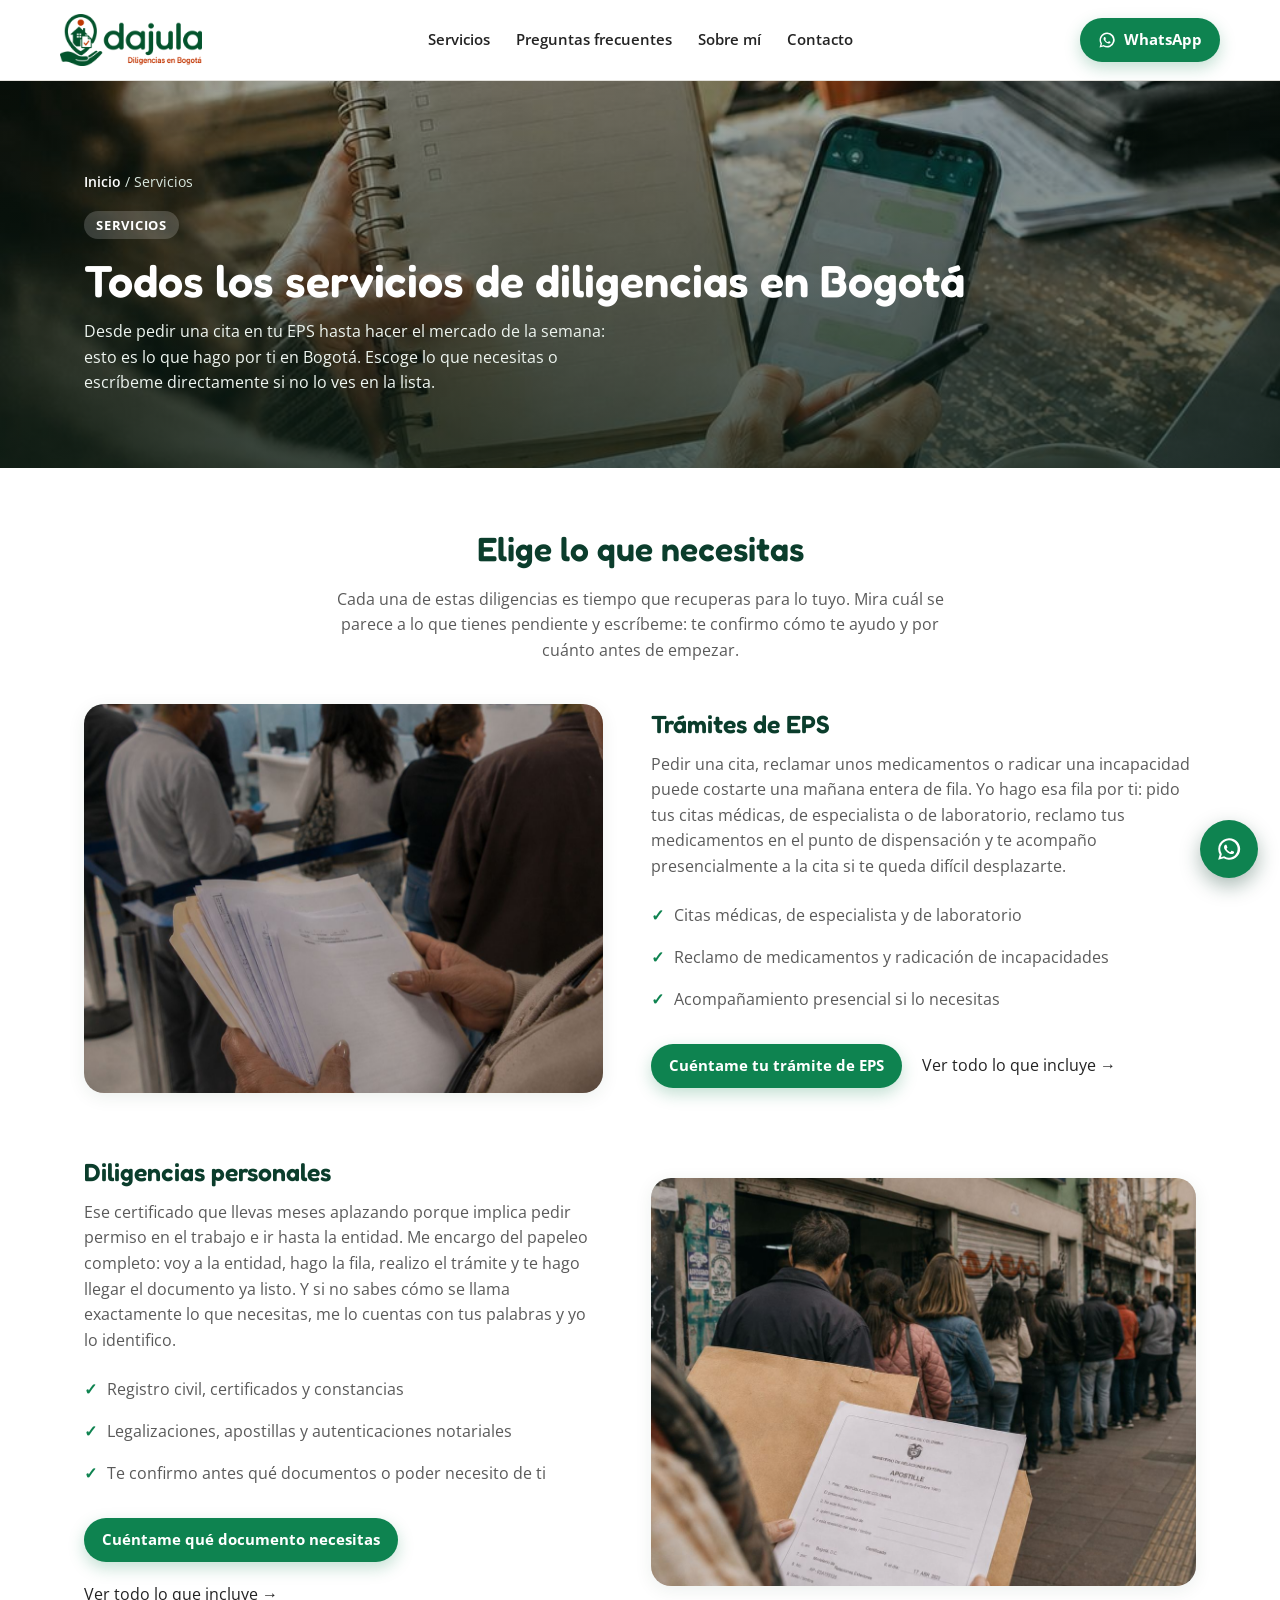
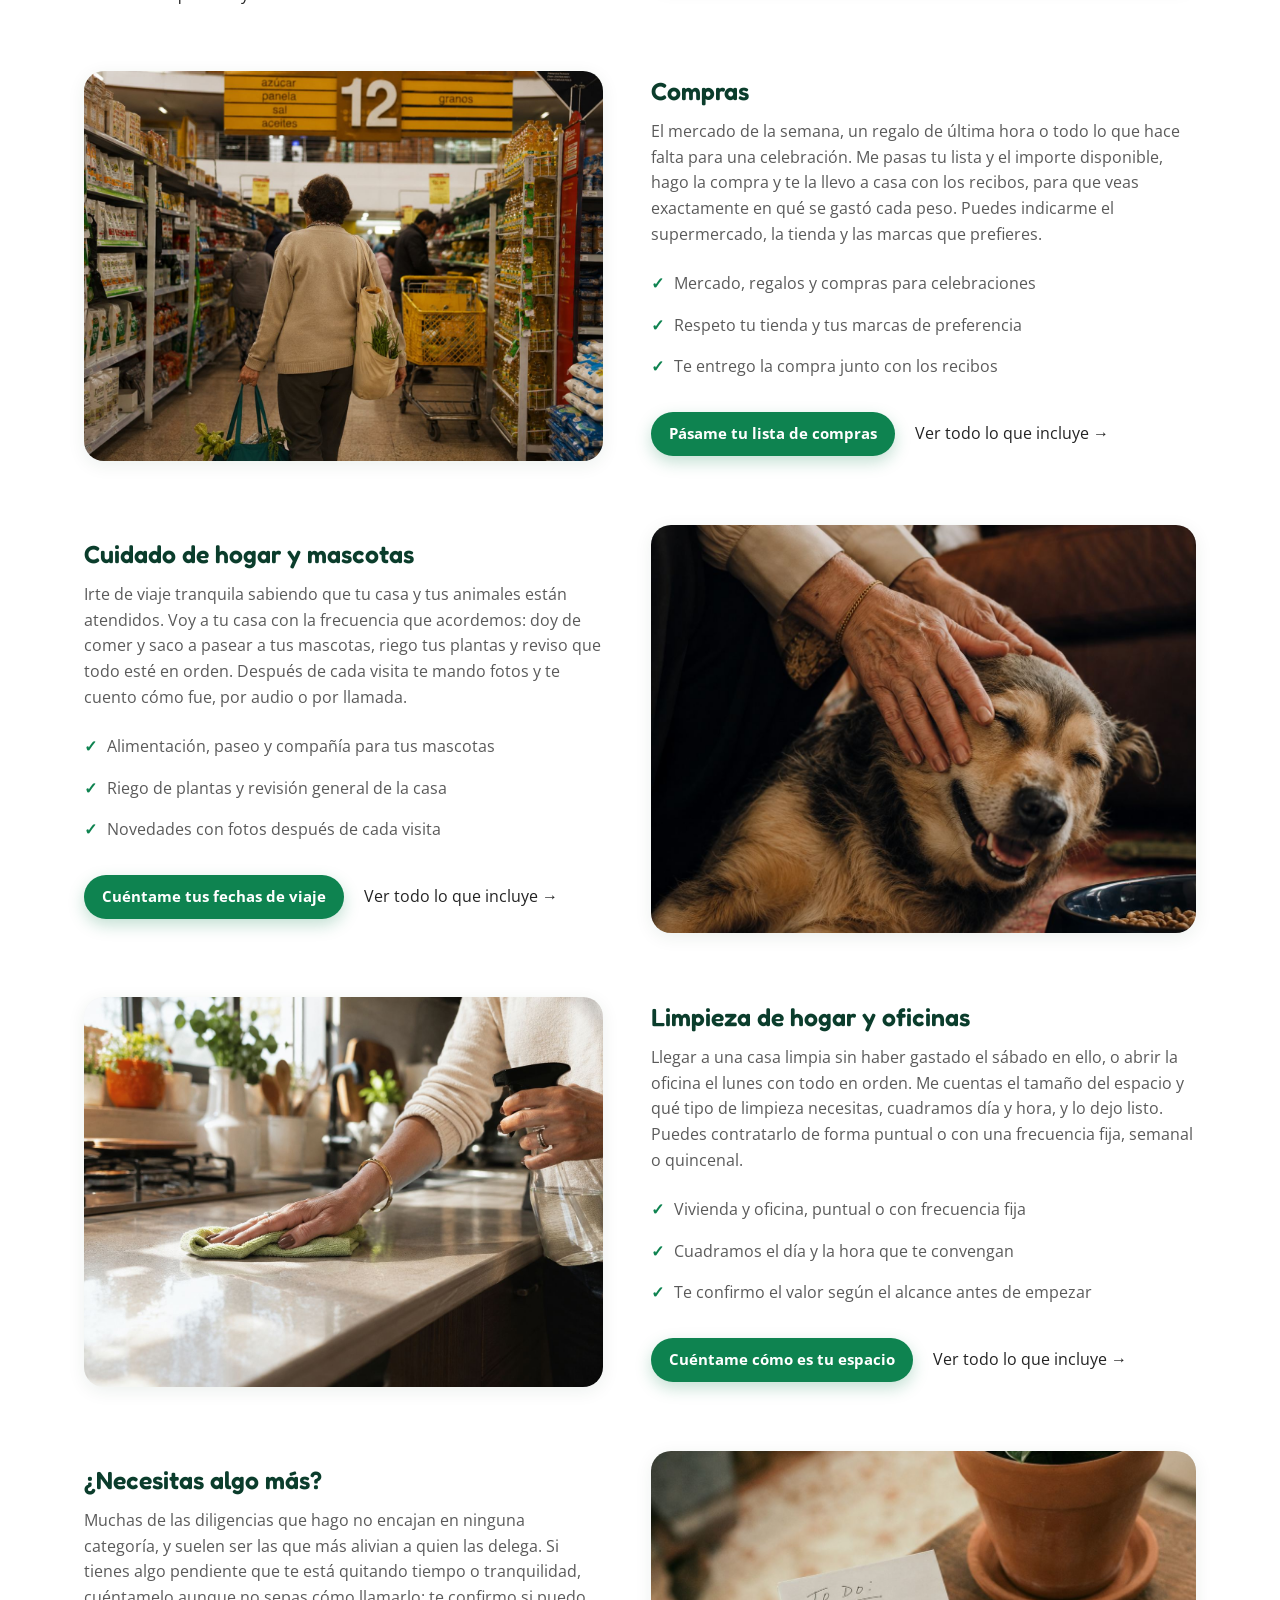
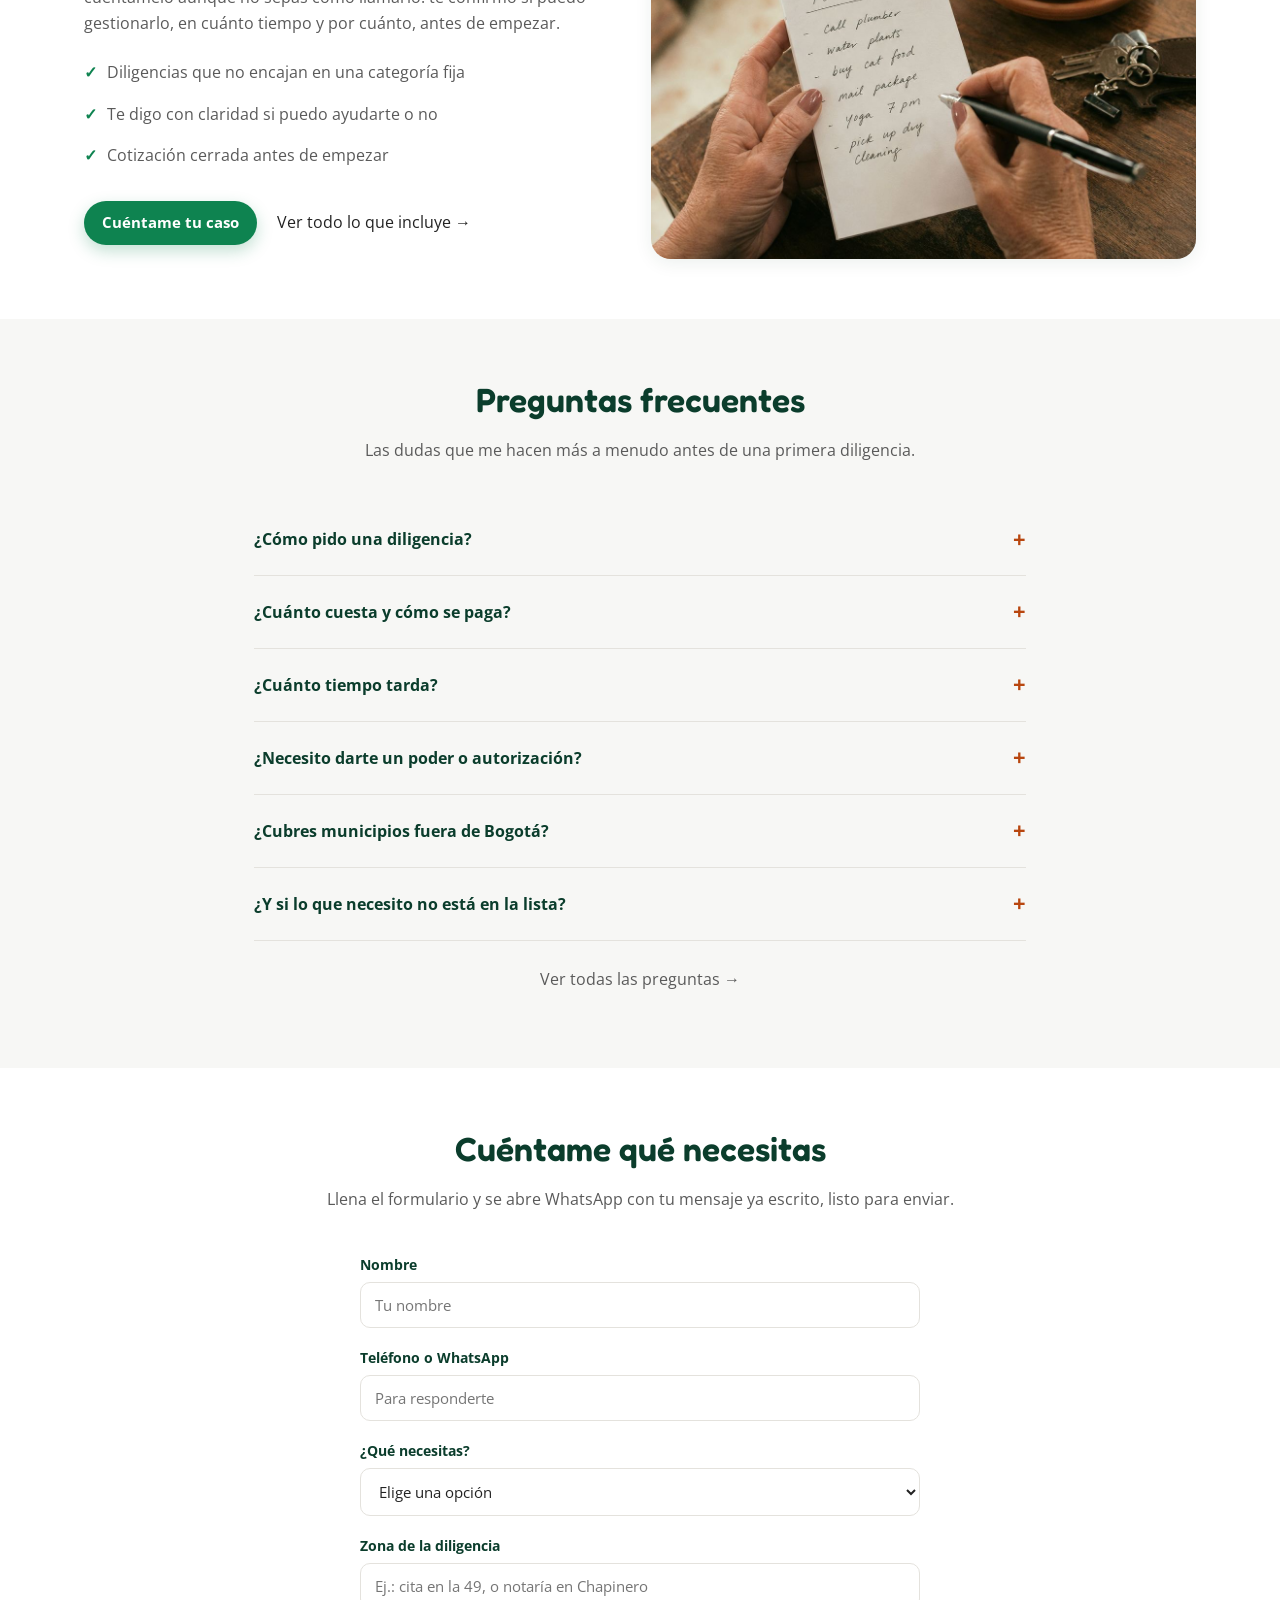
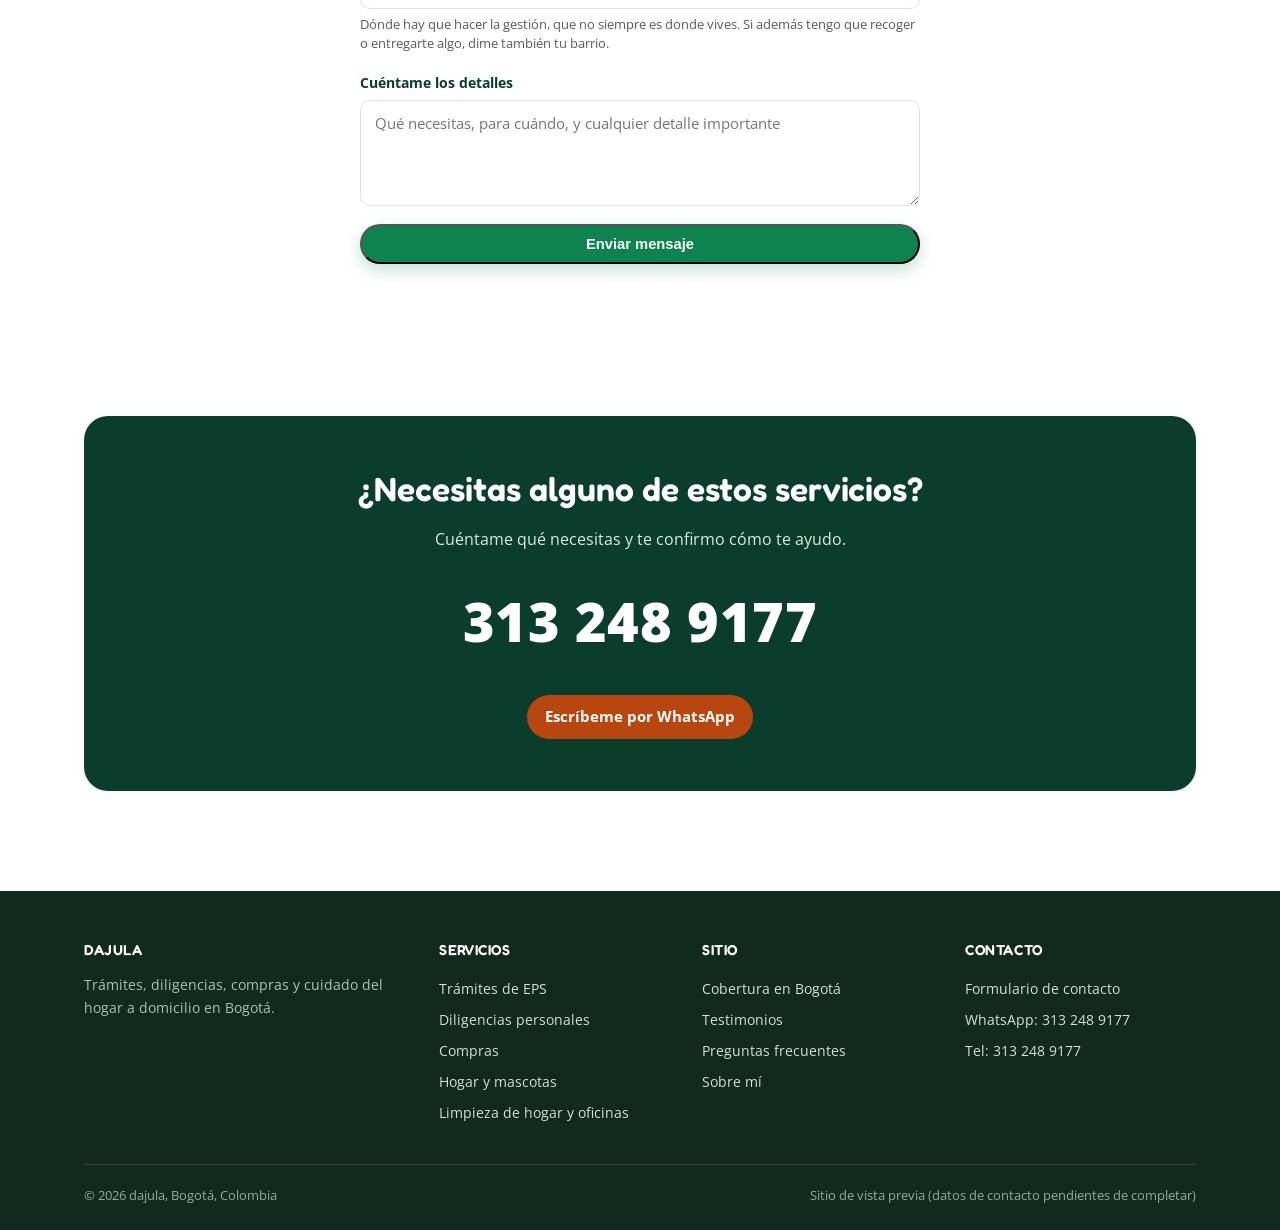
==== commit 0de07989: "Conecta el formulario a correo con Resend y aclara qué zona hay que indicar Zonas: el dato útil no e" ====
--- a/servicios/index.html
+++ b/servicios/index.html
@@ -208,10 +208,14 @@
       <h2>Cuéntame qué necesitas</h2>
       <p>Llena el formulario y se abre WhatsApp con tu mensaje ya escrito, listo para enviar.</p>
     </div>
-    <form id="contact-form" class="contact-form">
+    <form id="contact-form" class="contact-form" novalidate>
       <div class="form-row">
         <label for="cf-nombre">Nombre</label>
         <input type="text" id="cf-nombre" name="nombre" required placeholder="Tu nombre">
+      </div>
+      <div class="form-row">
+        <label for="cf-telefono">Teléfono o WhatsApp</label>
+        <input type="tel" id="cf-telefono" name="telefono" required placeholder="Para responderte" autocomplete="tel">
       </div>
       <div class="form-row">
         <label for="cf-servicio">¿Qué necesitas?</label>
@@ -226,10 +230,20 @@
         </select>
       </div>
       <div class="form-row">
+        <label for="cf-zona">Zona de la diligencia</label>
+        <input type="text" id="cf-zona" name="zona" required placeholder="Ej.: cita en la 49, o notaría en Chapinero">
+        <small class="form-ayuda">Dónde hay que hacer la gestión, que no siempre es donde vives. Si además tengo que recoger o entregarte algo, dime también tu barrio.</small>
+      </div>
+      <div class="form-row">
         <label for="cf-mensaje">Cuéntame los detalles</label>
         <textarea id="cf-mensaje" name="mensaje" rows="4" required placeholder="Qué necesitas, para cuándo, y cualquier detalle importante"></textarea>
       </div>
-      <button type="submit" class="btn-wsp" style="width:100%;justify-content:center;">Enviar por WhatsApp</button>
+      <div class="campo-trampa" aria-hidden="true">
+        <label for="cf-web">No rellenes este campo</label>
+        <input type="text" id="cf-web" name="web" tabindex="-1" autocomplete="off">
+      </div>
+      <button type="submit" class="btn-wsp" style="width:100%;justify-content:center;">Enviar mensaje</button>
+      <p class="form-estado" id="form-estado" role="status" aria-live="polite"></p>
     </form>
   </div>
 </section>
--- a/assets/css/style.css
+++ b/assets/css/style.css
@@ -401,6 +401,12 @@
   font-size:.95rem;font-family:inherit;color:var(--texto);background:#fff;
 }
 .contact-form textarea{resize:vertical;min-height:100px;}
+.contact-form .form-ayuda{font-size:.82rem;color:var(--texto-suave);line-height:1.45;}
+/* Campo trampa antispam: fuera de la vista pero accesible para los bots */
+.campo-trampa{position:absolute;left:-9999px;width:1px;height:1px;overflow:hidden;}
+.form-estado{margin:14px 0 0;font-size:.92rem;font-weight:600;text-align:center;}
+.form-estado.es-ok{color:var(--verde);}
+.form-estado.es-error{color:var(--naranja-oscuro);}
 .contact-form input:focus,
 .contact-form select:focus,
 .contact-form textarea:focus{
